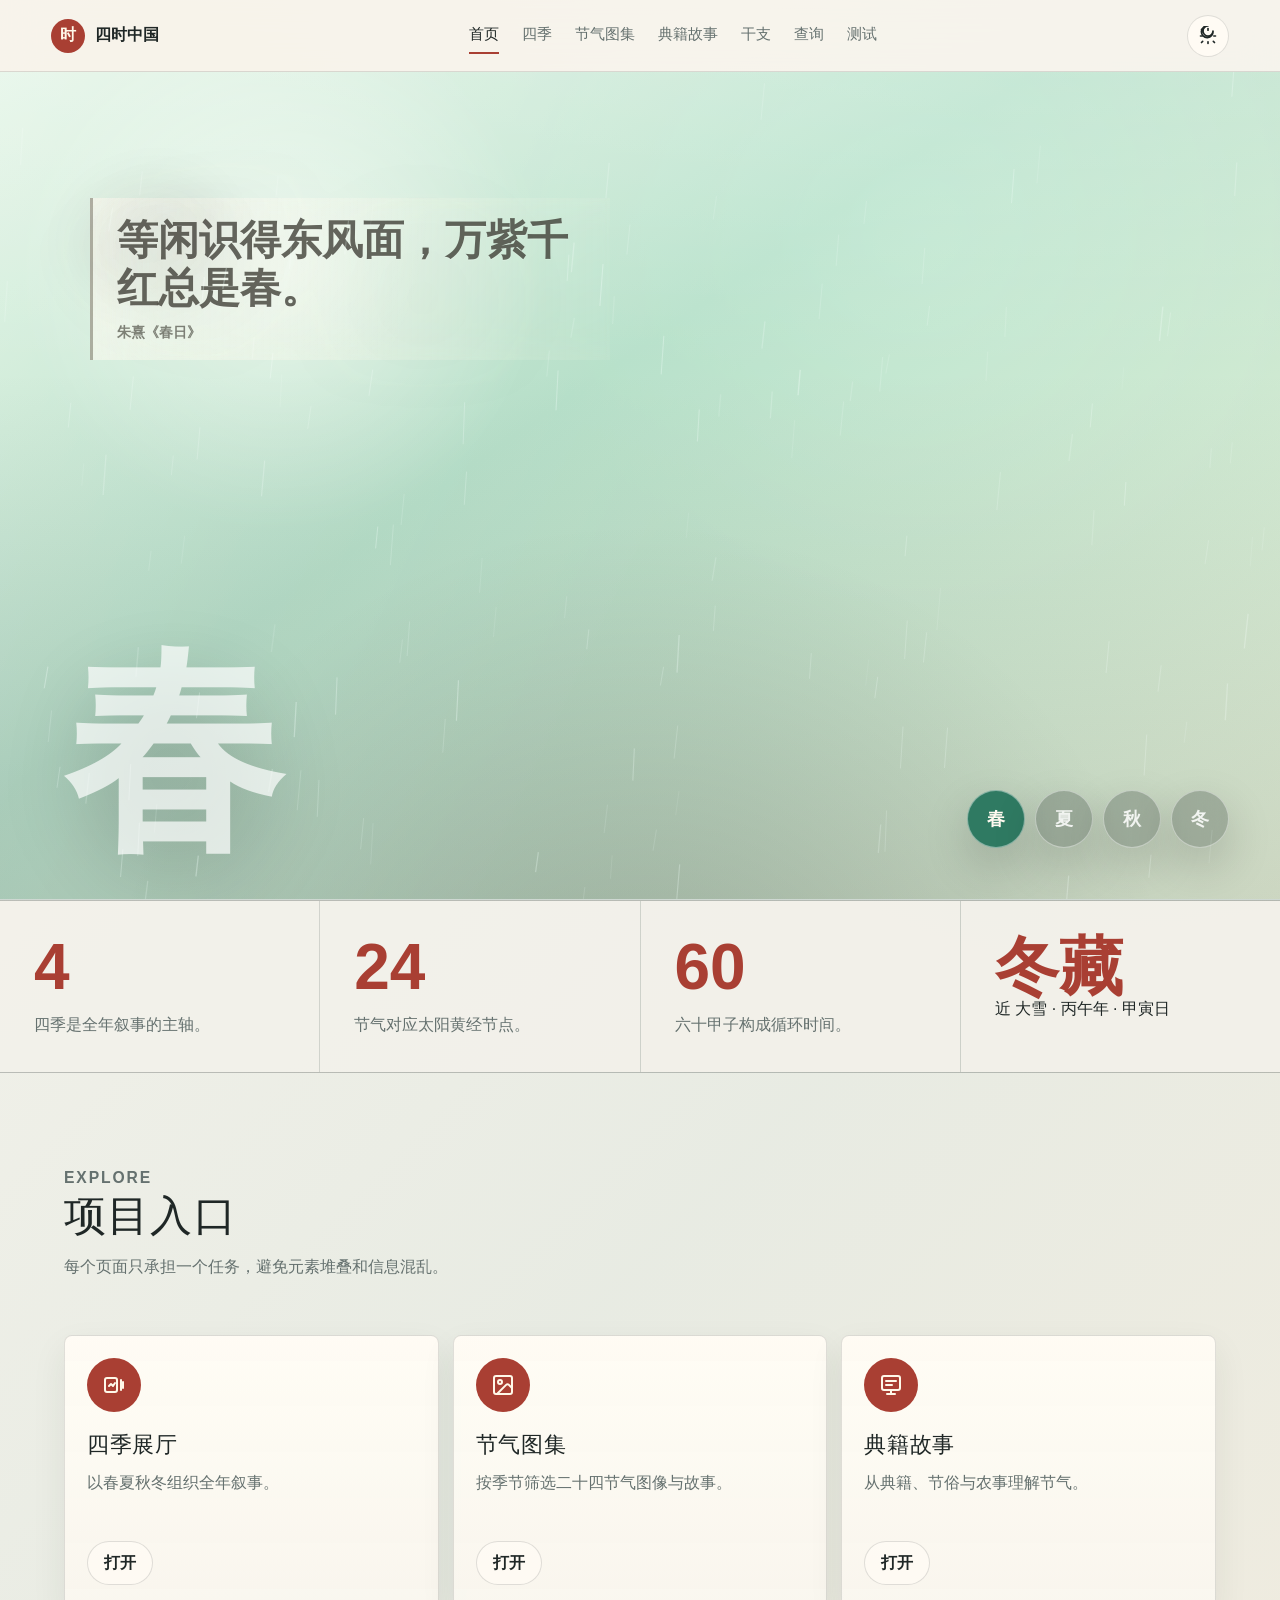
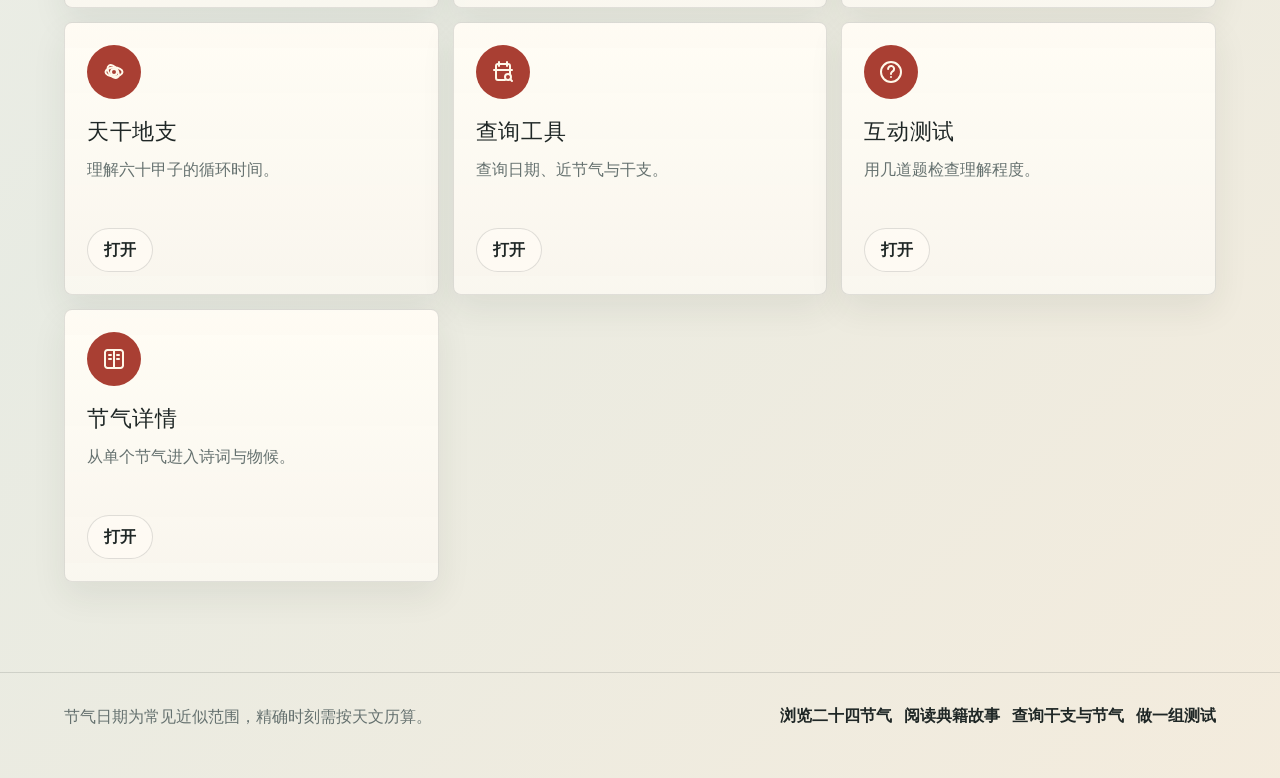
==== index.html @ c63ee6af "Add files via upload" ====
<!DOCTYPE html>
<html lang="zh-CN">
<head>
  <meta charset="UTF-8">
  <meta name="viewport" content="width=device-width, initial-scale=1.0">
  <title>四时中国 | 首页</title>
  <link rel="stylesheet" href="./css/common.css">
  <link rel="stylesheet" href="./css/index.css">
  <link rel="stylesheet" href="./css/unified.css">
</head>
<body data-page="home">
  <div id="appHeader"></div>
  <main>
    <section class="page-hero portal-hero">
      <div class="season-backdrop" id="seasonBoard" aria-label="四季背景分区"></div>
      <canvas id="season-particles" class="season-particles" aria-hidden="true"></canvas>
    </section>
    <section class="portal-stats">
      <article><strong>4</strong><p>四季是全年叙事的主轴。</p></article>
      <article><strong>24</strong><p>节气对应太阳黄经节点。</p></article>
      <article><strong>60</strong><p>六十甲子构成循环时间。</p></article>
      <article id="todayCard"><strong>今日</strong><p>自动显示今日近节气与干支。</p></article>
    </section>
    <section class="content-section">
      <div class="section-heading">
        <p class="eyebrow">Explore</p>
        <h2>项目入口</h2>
        <p>每个页面只承担一个任务，避免元素堆叠和信息混乱。</p>
      </div>
      <div class="grid-4" id="seasonPreview"></div>
    </section>
  </main>
  <div id="appFooter"></div>
  <script src="./js/data.js"></script>
  <script src="./js/common.js"></script>
  <script>window.SeasonApp.renderHome();</script>
</body>
</html>
---- css/common.css ----
:root {
  color-scheme: light;
  --ink: #1f2726;
  --muted: #65716f;
  --paper: #f8f5ee;
  --panel: rgba(255, 252, 245, 0.88);
  --line: rgba(35, 45, 43, 0.14);
  --red: #a93f33;
  --gold: #c58d32;
  --green: #2f7a62;
  --blue: #2f6690;
  --shadow: 0 18px 44px rgba(37, 45, 42, 0.13);
  --radius: 8px;
}

:root.dark {
  color-scheme: dark;
  --ink: #eef4f2;
  --muted: #aab8b4;
  --paper: #141817;
  --panel: rgba(25, 31, 30, 0.9);
  --line: rgba(241, 244, 239, 0.16);
  --shadow: 0 18px 48px rgba(0, 0, 0, 0.34);
}

* { box-sizing: border-box; }

html { scroll-behavior: smooth; }

body {
  margin: 0;
  padding-top: var(--header-height, 72px);
  min-width: 320px;
  font-family: "Segoe UI", "PingFang SC", "Microsoft YaHei", sans-serif;
  color: var(--ink);
  background:
    radial-gradient(circle at 15% 4%, rgba(197, 141, 50, 0.12), transparent 28%),
    linear-gradient(135deg, var(--paper), #edf5f3 54%, #f7f1e4);
}

:root.dark body {
  background:
    radial-gradient(circle at 14% 8%, rgba(169, 63, 51, 0.18), transparent 30%),
    linear-gradient(135deg, #111514, #182421 56%, #241f18);
}

a { color: inherit; text-decoration: none; }
img { display: block; width: 100%; height: auto; }
button, input, select { font: inherit; }

.site-header {
  position: fixed;
  top: 0;
  left: 0;
  right: 0;
  z-index: 20;
  display: flex;
  align-items: center;
  justify-content: space-between;
  gap: 18px;
  min-height: 72px;
  padding: 0 clamp(16px, 4vw, 56px);
  border-bottom: 1px solid var(--line);
  background: color-mix(in srgb, var(--paper) 84%, transparent);
  backdrop-filter: blur(18px);
  transition: top 0.4s ease, left 0.4s ease, right 0.4s ease, border-radius 0.4s ease, box-shadow 0.35s ease, background 0.35s ease, transform 0.4s ease;
}

.site-header.is-scrolled {
  top: 0;
  left: clamp(12px, 3vw, 34px);
  right: clamp(12px, 3vw, 34px);
  transform: translateY(12px);
  border: 1px solid var(--line);
  border-radius: 999px;
  background: color-mix(in srgb, var(--panel) 82%, transparent);
  box-shadow: var(--shadow);
}

.brand,
.site-nav,
.site-footer div,
.quick-links,
.chip-row {
  display: flex;
  align-items: center;
}

.brand { gap: 10px; font-weight: 900; }

.brand span {
  display: grid;
  place-items: center;
  width: 34px;
  height: 34px;
  border-radius: 50%;
  color: #fff8e9;
  background: var(--red);
}

.site-nav {
  gap: clamp(8px, 1.8vw, 24px);
  color: var(--muted);
  font-size: 0.94rem;
}

.site-nav a {
  padding: 8px 0;
  border-bottom: 2px solid transparent;
}

.site-nav a:hover,
.site-nav a.active {
  color: var(--ink);
  border-color: var(--red);
}

.icon-button {
  display: inline-grid;
  place-items: center;
  flex: 0 0 auto;
  width: 42px;
  height: 42px;
  border: 1px solid var(--line);
  border-radius: 50%;
  color: var(--ink);
  background: var(--panel);
  cursor: pointer;
  transition: transform 0.25s ease, background 0.25s ease;
}

.icon-button:hover { transform: scale(1.06); }
.icon-button svg { width: 20px; height: 20px; }

:root.theme-ripple::before {
  position: fixed;
  content: "";
  z-index: 999;
  left: var(--theme-x, 50%);
  top: var(--theme-y, 50%);
  width: 24px;
  height: 24px;
  border-radius: 50%;
  background: color-mix(in srgb, var(--ink) 18%, transparent);
  pointer-events: none;
  transform: translate(-50%, -50%) scale(1);
  animation: themePulse 0.62s ease-out forwards;
}

@keyframes themePulse {
  to {
    opacity: 0;
    transform: translate(-50%, -50%) scale(90);
  }
}

.page-hero,
.content-section {
  padding: clamp(52px, 8vw, 104px) clamp(18px, 5vw, 72px);
}

.page-hero {
  position: relative;
  overflow: hidden;
  min-height: 58vh;
  display: grid;
  align-items: center;
  background:
    linear-gradient(90deg, color-mix(in srgb, var(--paper) 94%, transparent) 0 45%, transparent),
    var(--hero-image, none) center / cover,
    linear-gradient(135deg, #f3ead7, #dfeeea);
}

:root.dark .page-hero {
  background:
    linear-gradient(90deg, color-mix(in srgb, var(--paper) 96%, transparent) 0 48%, transparent),
    var(--hero-image, none) center / cover,
    linear-gradient(135deg, #17201d, #242017);
}

.hero-copy { max-width: 760px; position: relative; z-index: 1; }

.eyebrow {
  margin: 0 0 12px;
  color: var(--red);
  font-size: 0.78rem;
  font-weight: 900;
  letter-spacing: 0.12em;
  text-transform: uppercase;
}

h1, h2, h3, p { overflow-wrap: anywhere; }

h1 {
  margin: 0;
  max-width: 10em;
  font-size: clamp(2.6rem, 7vw, 6.2rem);
  line-height: 1;
  letter-spacing: 0;
}

.lead {
  max-width: 720px;
  margin: 22px 0 0;
  color: var(--muted);
  font-size: clamp(1rem, 1.6vw, 1.18rem);
  line-height: 1.9;
}

.section-heading {
  max-width: 880px;
  margin-bottom: clamp(26px, 5vw, 52px);
}

.section-heading h2 {
  margin: 0 0 12px;
  font-size: clamp(2rem, 4vw, 4.2rem);
  line-height: 1.08;
}

.section-heading p {
  margin: 0;
  color: var(--muted);
  line-height: 1.85;
}

.grid-4 {
  display: grid;
  grid-template-columns: repeat(4, minmax(0, 1fr));
  gap: 14px;
}

.grid-3 {
  display: grid;
  grid-template-columns: repeat(3, minmax(0, 1fr));
  gap: 16px;
}

.grid-2 {
  display: grid;
  grid-template-columns: repeat(2, minmax(0, 1fr));
  gap: 18px;
}

.card {
  border: 1px solid var(--line);
  border-radius: var(--radius);
  background: var(--panel);
  box-shadow: var(--shadow);
  overflow: hidden;
}

.card-body { padding: 22px; }

.card h3 { margin: 0 0 10px; font-size: 1.35rem; }
.card p { margin: 0; color: var(--muted); line-height: 1.75; }

.button,
.ghost-button {
  display: inline-flex;
  align-items: center;
  justify-content: center;
  gap: 8px;
  min-height: 44px;
  padding: 0 16px;
  border-radius: 999px;
  font-weight: 850;
}

.button {
  color: #fff8e9;
  background: var(--red);
}

.ghost-button {
  border: 1px solid var(--line);
  background: var(--panel);
}

.quick-links,
.chip-row {
  flex-wrap: wrap;
  gap: 10px;
  margin-top: 28px;
}

.chip {
  display: inline-flex;
  align-items: center;
  gap: 8px;
  padding: 8px 12px;
  border: 1px solid var(--line);
  border-radius: 999px;
  color: var(--muted);
  background: color-mix(in srgb, var(--panel) 84%, transparent);
}

.site-footer {
  display: flex;
  justify-content: space-between;
  gap: 20px;
  padding: 30px clamp(18px, 5vw, 72px) 48px;
  border-top: 1px solid var(--line);
  color: var(--muted);
}

.site-footer p { max-width: 720px; margin: 0; line-height: 1.7; }
.site-footer div { flex-wrap: wrap; gap: 12px; }
.site-footer a { color: var(--ink); font-weight: 800; }

.story-accordion {
  display: grid;
  gap: 12px;
  max-width: 980px;
}

.story-item {
  border: 1px solid var(--line);
  border-radius: var(--radius);
  background: var(--panel);
  box-shadow: var(--shadow);
  overflow: hidden;
}

.story-item button {
  display: grid;
  grid-template-columns: auto 1fr auto;
  align-items: center;
  gap: 14px;
  width: 100%;
  padding: 18px 20px;
  border: 0;
  color: var(--ink);
  background: transparent;
  cursor: pointer;
  text-align: left;
}

.story-item button span {
  padding: 6px 10px;
  border-radius: 999px;
  color: #fff8e9;
  background: var(--red);
  font-size: 0.82rem;
  font-weight: 900;
}

.story-item button strong { font-size: 1.08rem; }
.story-item button svg { width: 18px; transition: transform 0.25s ease; }

.story-item p {
  max-height: 0;
  margin: 0;
  padding: 0 20px;
  color: var(--muted);
  line-height: 1.85;
  overflow: hidden;
  transition: max-height 0.3s ease, padding 0.3s ease;
}

.story-item.open p {
  max-height: 220px;
  padding: 0 20px 20px;
}

.story-item.open button svg { transform: rotate(180deg); }

@media (max-width: 1080px) {
  .grid-4 { grid-template-columns: repeat(2, minmax(0, 1fr)); }
  .grid-3 { grid-template-columns: repeat(2, minmax(0, 1fr)); }
}

@media (max-width: 780px) {
  .site-header,
  .site-header.is-scrolled {
    top: 0;
    left: 0;
    right: 0;
    transform: translateY(0);
    min-height: auto;
    padding: 12px 14px;
    align-items: flex-start;
    border-radius: 0;
  }
  .brand strong { display: none; }
  .site-nav { flex: 1; flex-wrap: wrap; gap: 8px 12px; font-size: 0.86rem; }
  .page-hero { min-height: 58vh; }
  h1 { font-size: clamp(2.35rem, 13vw, 4rem); }
  .grid-4, .grid-3, .grid-2 { grid-template-columns: 1fr; }
  .site-footer { display: block; }
  .site-footer div { margin-top: 18px; }
}

/* Refinements for offline rendering and denser content balance. */
.local-icon {
  display: inline-block;
  width: 1.1em;
  height: 1.1em;
  flex: 0 0 auto;
  vertical-align: -0.16em;
}

.icon-button .local-icon {
  width: 20px;
  height: 20px;
}

.icon-wrap .local-icon {
  width: 24px;
  height: 24px;
}

.card h3 .local-icon {
  margin-right: 8px;
}

.story-item button .local-icon {
  justify-self: end;
  width: 18px;
  height: 18px;
  transition: transform 0.25s ease;
}

.story-item.open button .local-icon {
  transform: rotate(180deg);
}

.story-item.open button svg:not(.local-icon) {
  transform: none;
}

.content-section {
  max-width: 1480px;
  margin-inline: auto;
}

.page-hero {
  min-height: clamp(360px, 48vh, 560px);
}

.page-hero + .content-section {
  padding-top: clamp(42px, 6vw, 76px);
}

.content-section:last-of-type {
  padding-bottom: clamp(58px, 7vw, 92px);
}

.card img[data-fallback-applied="true"],
.term-detail-layout img[data-fallback-applied="true"] {
  object-fit: cover;
  background: linear-gradient(135deg, #f7f1e2, #dfe8dd);
}

@media (min-width: 1081px) {
  .grid-4 {
    grid-template-columns: repeat(3, minmax(0, 1fr));
  }

  .grid-4:has(.term-card) {
    grid-template-columns: repeat(4, minmax(0, 1fr));
  }
}

@media (max-width: 780px) {
  .page-hero {
    min-height: clamp(320px, 48vh, 480px);
  }
}

body[data-page="calculator"] .page-hero,
body[data-page="quiz"] .page-hero,
body[data-page="ganzhi"] .page-hero {
  min-height: clamp(300px, 38vh, 430px);
  padding-block: clamp(38px, 6vw, 76px);
}

body[data-page="calculator"] .content-section,
body[data-page="quiz"] .content-section {
  padding-top: clamp(34px, 5vw, 60px);
}

body[data-page="quiz"] .quiz-box,
body[data-page="calculator"] .grid-2 {
  max-width: 1120px;
  margin-inline: auto;
}

body[data-page="quiz"] .question,
body[data-page="calculator"] .result-card,
body[data-page="calculator"] form.card {
  min-height: 100%;
}

body[data-page="terms"] #termDetail.content-section {
  padding-top: clamp(42px, 6vw, 76px);
}

body[data-page="stories"] .section-heading h2,
body[data-page="ganzhi"] .section-heading h2,
body[data-page="calculator"] .section-heading h2,
body[data-page="quiz"] .section-heading h2 {
  font-family: "STKaiti", "KaiTi", "Songti SC", serif;
  font-weight: 500;
  letter-spacing: 0.03em;
}

body[data-page="ganzhi"] .card,
body[data-page="calculator"] .card,
body[data-page="quiz"] .card {
  box-shadow: 0 12px 36px rgba(37, 45, 42, 0.09);
}

body[data-page="ganzhi"] .page-hero,
body[data-page="calculator"] .page-hero,
body[data-page="quiz"] .page-hero {
  border-bottom: 1px solid var(--line);
}
---- css/index.css ----
.portal-hero {
  position: relative;
  height: calc(100vh - var(--header-height, 72px));
  min-height: 720px;
  isolation: isolate;
  overflow: hidden;
  padding: 0;
  background:
    radial-gradient(circle at 20% 25%, rgba(105, 190, 120, 0.26), transparent 28%),
    radial-gradient(circle at 75% 20%, rgba(90, 170, 255, 0.24), transparent 30%),
    radial-gradient(circle at 25% 78%, rgba(230, 145, 60, 0.24), transparent 30%),
    radial-gradient(circle at 80% 75%, rgba(180, 220, 255, 0.26), transparent 32%),
    linear-gradient(135deg, #eef8f1 0%, #e8f4ff 34%, #fff4e2 66%, #edf6ff 100%);
}

:root.dark .portal-hero {
  background:
    radial-gradient(circle at 20% 25%, rgba(80, 142, 102, 0.26), transparent 28%),
    radial-gradient(circle at 75% 20%, rgba(57, 117, 174, 0.26), transparent 30%),
    radial-gradient(circle at 25% 78%, rgba(160, 88, 45, 0.24), transparent 30%),
    radial-gradient(circle at 80% 75%, rgba(109, 151, 184, 0.26), transparent 32%),
    linear-gradient(135deg, #101a17 0%, #111d28 36%, #241b14 68%, #141c24 100%);
}

.season-backdrop,
.season-particles {
  position: absolute;
  inset: 0;
}

.season-backdrop {
  z-index: 0;
  display: grid;
  grid-template-columns: repeat(4, minmax(0, 1fr));
  pointer-events: none;
}

.season-particles {
  z-index: 1;
  width: 100%;
  height: 100%;
  pointer-events: none;
}

.season-panel {
  position: relative;
  display: block;
  min-width: 0;
  padding: clamp(22px, 3vw, 44px);
  border: 0;
  border-right: 1px solid rgba(255, 255, 255, 0.22);
  color: #16352d;
  overflow: hidden;
  text-align: left;
  background: transparent;
  isolation: isolate;
}

.season-panel:last-child {
  border-right: 0;
}

.season-panel::before,
.season-panel::after {
  position: absolute;
  content: "";
  pointer-events: none;
}

.season-panel::before {
  inset: 0;
  z-index: -2;
  background: var(--season-bg);
  transition: filter 0.3s ease, transform 0.4s ease;
}

.season-panel::after {
  inset: 0;
  z-index: -1;
  background:
    linear-gradient(180deg, rgba(255, 255, 255, 0.34), rgba(255, 255, 255, 0.04) 38%, rgba(0, 0, 0, 0.12)),
    var(--season-atmosphere);
  backdrop-filter: blur(2px);
  transition: opacity 0.3s ease;
}

.season-panel:hover::before,
.season-panel.active::before {
  filter: saturate(1.12) brightness(1.05);
  transform: scale(1.018);
}

.season-panel:hover::after,
.season-panel.active::after {
  opacity: 0.72;
}

.season-panel[data-season="春"] {
  --season-bg:
    radial-gradient(circle at 28% 20%, rgba(220, 255, 224, 0.82), transparent 24%),
    linear-gradient(165deg, #a7e0b1 0%, #dff6e6 46%, #b8d9cd 100%);
  --season-atmosphere:
    linear-gradient(120deg, rgba(255, 255, 255, 0.28), transparent 42%),
    radial-gradient(circle at 76% 18%, rgba(124, 193, 139, 0.34), transparent 32%);
}

.season-panel[data-season="夏"] {
  --season-bg:
    radial-gradient(circle at 82% 14%, rgba(255, 232, 128, 0.88), transparent 18%),
    linear-gradient(160deg, #77c4ff 0%, #dff3ff 48%, #fff0a8 100%);
  --season-atmosphere:
    linear-gradient(125deg, rgba(255, 243, 176, 0.42), transparent 38%),
    radial-gradient(circle at 64% 36%, rgba(255, 255, 255, 0.38), transparent 28%);
}

.season-panel[data-season="秋"] {
  --season-bg:
    radial-gradient(circle at 70% 18%, rgba(255, 209, 126, 0.72), transparent 24%),
    linear-gradient(160deg, #e78f40 0%, #ffd27e 45%, #b94f37 100%);
  --season-atmosphere:
    linear-gradient(180deg, rgba(255, 235, 188, 0.34), transparent 50%),
    radial-gradient(circle at 24% 76%, rgba(137, 63, 37, 0.28), transparent 32%);
}

.season-panel[data-season="冬"] {
  --season-bg:
    radial-gradient(circle at 30% 18%, rgba(255, 255, 255, 0.82), transparent 24%),
    linear-gradient(160deg, #9cd2ff 0%, #edf8ff 48%, #b8c6ee 100%);
  --season-atmosphere:
    linear-gradient(120deg, rgba(245, 250, 255, 0.46), transparent 44%),
    radial-gradient(circle at 72% 70%, rgba(160, 185, 230, 0.26), transparent 36%);
}

.season-panel-content {
  position: absolute;
  left: clamp(22px, 3vw, 44px);
  right: clamp(22px, 3vw, 44px);
  bottom: clamp(24px, 4vw, 56px);
  display: grid;
  gap: 16px;
  pointer-events: none;
}

.season-word {
  display: block;
  color: rgba(255, 255, 255, 0.82);
  font-size: clamp(6rem, 12vw, 10rem);
  line-height: 0.82;
  font-weight: 950;
  text-shadow: 0 18px 44px rgba(0, 0, 0, 0.18);
}

.season-panel h3 {
  margin: 0;
  color: #15342c;
  font-size: 1.45rem;
}

.season-panel p {
  margin: 0;
  color: rgba(21, 52, 44, 0.78);
  line-height: 1.72;
}

.season-panel-meta {
  display: flex;
  align-items: center;
  justify-content: space-between;
  gap: 12px;
  width: fit-content;
  max-width: 100%;
  padding: 10px 14px;
  border: 1px solid rgba(255, 255, 255, 0.32);
  border-radius: 999px;
  color: rgba(21, 52, 44, 0.66);
  background: rgba(255, 255, 255, 0.16);
  backdrop-filter: blur(14px);
  font-weight: 900;
}

.season-panel-meta i {
  width: 22px;
  height: 22px;
  flex: 0 0 auto;
}

.portal-stats {
  display: grid;
  grid-template-columns: repeat(4, minmax(0, 1fr));
  border-block: 1px solid var(--line);
  background: var(--line);
  gap: 1px;
}

.portal-stats article {
  min-height: 160px;
  padding: clamp(20px, 3vw, 34px);
  background: color-mix(in srgb, var(--paper) 88%, transparent);
}

.portal-stats strong {
  display: block;
  color: var(--red);
  font-size: clamp(2.5rem, 5vw, 4.5rem);
  line-height: 1;
}

.portal-stats p {
  margin: 12px 0 0;
  color: var(--muted);
  line-height: 1.7;
}

.route-card {
  min-height: 270px;
  display: grid;
  align-content: space-between;
}

.route-card .icon-wrap {
  display: grid;
  place-items: center;
  width: 54px;
  height: 54px;
  border-radius: 50%;
  color: #fff8e9;
  background: var(--red);
  margin-bottom: 18px;
}

.route-card svg {
  width: 24px;
  height: 24px;
}

.story-accordion {
  margin-top: -12px;
}

@media (max-width: 1120px) {
  .portal-hero {
    height: auto;
    min-height: 100vh;
  }

  .season-backdrop {
    grid-template-columns: repeat(2, minmax(0, 1fr));
    min-height: 100%;
  }

  .season-panel {
    min-height: 50vh;
  }

}

@media (max-width: 900px) {
  .portal-stats {
    grid-template-columns: repeat(2, minmax(0, 1fr));
  }
}

@media (max-width: 620px) {
  .season-backdrop {
    grid-template-columns: 1fr;
  }

  .season-panel {
    min-height: 360px;
  }

  .portal-stats {
    grid-template-columns: 1fr;
  }
}

/* Full-screen seasonal stage used by the home page. */
.portal-hero {
  min-height: min(900px, calc(100vh - var(--header-height, 72px)));
  background: #eaf4ed;
}

.season-backdrop {
  display: block;
  pointer-events: auto;
}

.season-scene {
  position: absolute;
  inset: 0;
  opacity: 0;
  overflow: hidden;
  background: var(--scene-bg);
  transition: opacity 1.25s cubic-bezier(0.22, 1, 0.36, 1), transform 2.4s cubic-bezier(0.22, 1, 0.36, 1), filter 1.2s ease;
  transform: scale(1.035);
  pointer-events: none;
}

.season-scene.active {
  opacity: 1;
  transform: scale(1);
}

.season-scene::before,
.season-scene::after {
  position: absolute;
  content: "";
  inset: 0;
  pointer-events: none;
}

.season-scene::before {
  background: var(--scene-light);
  mix-blend-mode: screen;
  opacity: 0.72;
  animation: sceneDrift 12s ease-in-out infinite alternate;
}

.season-scene::after {
  background:
    linear-gradient(180deg, rgba(255, 255, 255, 0.2), transparent 36%, rgba(24, 34, 32, 0.14)),
    radial-gradient(circle at 50% 120%, rgba(0, 0, 0, 0.16), transparent 46%);
}

.season-scene[data-season="春"] {
  --scene-bg:
    linear-gradient(145deg, #dff3e2 0%, #b5dfc8 42%, #eaf4dc 100%);
  --scene-light:
    radial-gradient(circle at 22% 24%, rgba(255, 255, 226, 0.78), transparent 22%),
    radial-gradient(circle at 72% 20%, rgba(88, 176, 122, 0.42), transparent 34%),
    linear-gradient(115deg, rgba(255, 255, 255, 0.22), transparent 54%);
}

:root.dark .season-scene[data-season="春"] {
  --scene-bg:
    linear-gradient(145deg, #0f241e 0%, #16352e 46%, #081614 100%);
  --scene-light:
    radial-gradient(circle at 24% 20%, rgba(168, 218, 198, 0.18), transparent 24%),
    radial-gradient(circle at 76% 18%, rgba(88, 176, 122, 0.14), transparent 34%),
    linear-gradient(115deg, rgba(190, 230, 215, 0.08), transparent 54%);
}

.season-scene[data-season="夏"] {
  --scene-bg:
    linear-gradient(145deg, #6fbff0 0%, #c9ecff 45%, #fff0a2 100%);
  --scene-light:
    radial-gradient(circle at 78% 16%, rgba(255, 243, 156, 0.96), transparent 18%),
    radial-gradient(circle at 42% 52%, rgba(255, 255, 255, 0.36), transparent 34%),
    linear-gradient(130deg, rgba(255, 242, 148, 0.56), transparent 46%);
}

:root.dark .season-scene[data-season="夏"] {
  --scene-bg:
    linear-gradient(145deg, #071a32 0%, #102c52 46%, #263052 100%);
  --scene-light:
    radial-gradient(circle at 78% 16%, rgba(210, 226, 255, 0.32), transparent 18%),
    radial-gradient(circle at 42% 52%, rgba(135, 173, 235, 0.16), transparent 34%),
    linear-gradient(130deg, rgba(92, 130, 204, 0.18), transparent 46%);
}

.season-scene[data-season="秋"] {
  --scene-bg:
    linear-gradient(145deg, #f1b15b 0%, #d8663e 48%, #8f4136 100%);
  --scene-light:
    radial-gradient(circle at 70% 18%, rgba(255, 222, 142, 0.68), transparent 25%),
    radial-gradient(circle at 20% 78%, rgba(102, 43, 35, 0.24), transparent 34%),
    linear-gradient(180deg, rgba(255, 232, 178, 0.34), transparent 56%);
}

:root.dark .season-scene[data-season="秋"] {
  --scene-bg:
    linear-gradient(145deg, #25140f 0%, #3b1c17 48%, #120d0b 100%);
  --scene-light:
    radial-gradient(circle at 70% 18%, rgba(225, 148, 82, 0.24), transparent 25%),
    radial-gradient(circle at 20% 78%, rgba(90, 35, 28, 0.24), transparent 34%),
    linear-gradient(180deg, rgba(220, 160, 105, 0.12), transparent 56%);
}

.season-scene[data-season="冬"] {
  --scene-bg:
    linear-gradient(145deg, #e9f7ff 0%, #a8d8f8 43%, #bcc7e9 100%);
  --scene-light:
    radial-gradient(circle at 24% 20%, rgba(255, 255, 255, 0.86), transparent 24%),
    radial-gradient(circle at 78% 72%, rgba(120, 165, 220, 0.34), transparent 35%),
    linear-gradient(120deg, rgba(255, 255, 255, 0.42), transparent 50%);
}

:root.dark .season-scene[data-season="冬"] {
  --scene-bg:
    linear-gradient(145deg, #07111d 0%, #132842 44%, #0b1424 100%);
  --scene-light:
    radial-gradient(circle at 24% 20%, rgba(225, 238, 255, 0.22), transparent 24%),
    radial-gradient(circle at 78% 72%, rgba(120, 165, 220, 0.16), transparent 35%),
    linear-gradient(120deg, rgba(215, 232, 255, 0.14), transparent 50%);
}

.season-dock {
  position: absolute;
  right: clamp(18px, 4vw, 58px);
  bottom: clamp(18px, 4vw, 54px);
  z-index: 3;
  display: grid;
  grid-template-columns: repeat(4, 58px);
  gap: 10px;
}

.season-dock button {
  position: relative;
  display: grid;
  place-items: center;
  width: 58px;
  height: 58px;
  border: 1px solid rgba(255, 255, 255, 0.42);
  border-radius: 50%;
  color: rgba(255, 255, 255, 0.86);
  background: rgba(20, 30, 28, 0.24);
  box-shadow: 0 18px 46px rgba(0, 0, 0, 0.18);
  cursor: pointer;
  font-size: 1.15rem;
  font-weight: 950;
  backdrop-filter: blur(16px);
  transition: transform 0.25s ease, background 0.25s ease, color 0.25s ease;
}

.season-dock button:hover {
  transform: translateY(-3px);
}

.season-dock button.active {
  color: #fffaf0;
  background: var(--scene-accent, var(--red));
}

.season-wordmark {
  position: absolute;
  left: clamp(18px, 5vw, 74px);
  bottom: clamp(14px, 5vw, 66px);
  z-index: 2;
  color: rgba(255, 255, 255, 0.7);
  font-size: clamp(7rem, 17vw, 17rem);
  font-weight: 950;
  line-height: 0.76;
  text-shadow: 0 28px 80px rgba(0, 0, 0, 0.18);
  pointer-events: none;
  transition: opacity 0.8s ease, transform 1.2s ease;
}

.ink-poem {
  position: absolute;
  left: clamp(26px, 7vw, 110px);
  top: clamp(92px, 14vh, 150px);
  z-index: 3;
  display: grid;
  gap: 10px;
  max-width: min(520px, 48vw);
  padding: 18px 22px 18px 24px;
  border-left: 3px solid rgba(84, 47, 36, 0.34);
  color: rgba(45, 43, 35, 0.72);
  background:
    linear-gradient(90deg, rgba(255, 250, 235, 0.34), rgba(255, 250, 235, 0.04)),
    radial-gradient(circle at 0 0, rgba(255, 255, 255, 0.38), transparent 62%);
  box-shadow: inset 34px 0 42px rgba(255, 250, 235, 0.12);
  backdrop-filter: blur(3px);
  pointer-events: none;
  opacity: 0;
  transform: translateY(-16px);
  transition: opacity 0.9s ease, transform 1.1s ease;
}

.ink-poem::before {
  position: absolute;
  content: "";
  left: -18px;
  top: -20px;
  width: 150px;
  height: 120px;
  border-radius: 50%;
  background: rgba(38, 33, 27, 0.12);
  filter: blur(24px);
  opacity: 0.42;
  transform: rotate(-12deg);
  animation: inkBloom 5.6s ease-in-out infinite alternate;
}

.ink-poem span {
  position: relative;
  font-family: "STKaiti", "KaiTi", "Songti SC", serif;
  font-size: clamp(1.6rem, 3.2vw, 3rem);
  font-weight: 700;
  line-height: 1.18;
  letter-spacing: 0;
  text-shadow: 0 1px 0 rgba(255, 255, 255, 0.22);
}

.ink-poem small {
  position: relative;
  color: rgba(45, 43, 35, 0.58);
  font-size: clamp(0.86rem, 1.1vw, 1rem);
  font-weight: 800;
}

.season-scene[data-season="秋"] .ink-poem,
.season-scene[data-season="冬"] .ink-poem {
  color: rgba(255, 250, 235, 0.78);
  border-left-color: rgba(255, 250, 235, 0.34);
  background:
    linear-gradient(90deg, rgba(30, 24, 20, 0.16), rgba(30, 24, 20, 0.02)),
    radial-gradient(circle at 0 0, rgba(255, 255, 255, 0.16), transparent 62%);
}

.season-scene[data-season="秋"] .ink-poem small,
.season-scene[data-season="冬"] .ink-poem small {
  color: rgba(255, 250, 235, 0.64);
}

.season-scene.active .ink-poem {
  opacity: 1;
  transform: translateY(0);
}

.ink-poem.is-writing {
  animation: poemFadeIn 1.15s cubic-bezier(0.22, 1, 0.36, 1) both;
}

.ink-poem.is-writing span {
  animation: inkTextReveal 1.25s steps(12, end) both;
}

.ink-poem.is-writing small {
  animation: poemSourceIn 1.1s ease 0.28s both;
}

.ink-poem.is-writing::after {
  position: absolute;
  content: "";
  inset: -18px -24px;
  z-index: -1;
  border-radius: 48% 52% 42% 58%;
  background:
    radial-gradient(circle at 22% 34%, rgba(40, 34, 28, 0.14), transparent 28%),
    radial-gradient(circle at 62% 58%, rgba(40, 34, 28, 0.08), transparent 34%);
  filter: blur(14px);
  opacity: 0;
  animation: inkWashIn 1.5s ease both;
}

:root.dark .ink-poem {
  color: rgba(232, 238, 232, 0.78);
  border-left-color: rgba(230, 235, 220, 0.24);
  background:
    linear-gradient(90deg, rgba(8, 12, 14, 0.28), rgba(8, 12, 14, 0.04)),
    radial-gradient(circle at 0 0, rgba(210, 230, 220, 0.1), transparent 62%);
}

:root.dark .ink-poem small {
  color: rgba(232, 238, 232, 0.58);
}

.season-scene:not(.active) .season-wordmark {
  opacity: 0;
  transform: translateY(28px);
}

.season-scene:not(.active) .ink-poem {
  opacity: 0;
  transform: translateY(-18px);
}

.season-particles {
  z-index: 2;
  opacity: 0.96;
  mix-blend-mode: screen;
}

@keyframes sceneDrift {
  from { transform: translate3d(-1.5%, -1%, 0) scale(1.02); }
  to { transform: translate3d(1.5%, 1%, 0) scale(1.06); }
}

@keyframes poemFadeIn {
  from {
    opacity: 0;
    transform: translate3d(-10px, -18px, 0);
    filter: blur(8px);
  }
  to {
    opacity: 1;
    transform: translate3d(0, 0, 0);
    filter: blur(0);
  }
}

@keyframes inkTextReveal {
  from {
    clip-path: inset(0 100% 0 0);
    filter: blur(5px);
  }
  to {
    clip-path: inset(0 0 0 0);
    filter: blur(0);
  }
}

@keyframes poemSourceIn {
  from {
    opacity: 0;
    transform: translateX(-8px);
  }
  to {
    opacity: 1;
    transform: translateX(0);
  }
}

@keyframes inkWashIn {
  0% {
    opacity: 0;
    transform: scale(0.72) rotate(-4deg);
  }
  55% {
    opacity: 0.68;
  }
  100% {
    opacity: 0.24;
    transform: scale(1.06) rotate(2deg);
  }
}

@keyframes inkBloom {
  from {
    transform: rotate(-12deg) scale(0.94);
    opacity: 0.32;
  }
  to {
    transform: rotate(-8deg) scale(1.08);
    opacity: 0.55;
  }
}

@media (max-width: 620px) {
  .season-dock {
    left: 18px;
    right: 18px;
    grid-template-columns: repeat(4, minmax(0, 1fr));
  }

  .season-dock button {
    width: 100%;
    height: 52px;
  }

  .season-wordmark {
    bottom: 92px;
  }

  .ink-poem {
    top: 78px;
    left: 18px;
    right: 18px;
    max-width: none;
    padding: 14px 16px;
  }
}
---- css/unified.css ----
:root {
  --font-body: "Segoe UI", "PingFang SC", "Microsoft YaHei", sans-serif;
  --font-display: "STKaiti", "KaiTi", "Songti SC", serif;
  --page-max: 1480px;
  --read-max: 820px;
  --section-y: clamp(56px, 7vw, 96px);
  --section-x: clamp(18px, 5vw, 72px);
  --surface: color-mix(in srgb, var(--panel) 90%, transparent);
  --surface-soft: color-mix(in srgb, var(--paper) 78%, transparent);
  --panel-gradient:
    linear-gradient(180deg, color-mix(in srgb, var(--panel) 96%, transparent), color-mix(in srgb, var(--paper) 82%, transparent));
  --soft-shadow: 0 14px 34px rgba(37, 45, 42, 0.08);
  --lift-shadow: 0 22px 54px rgba(37, 45, 42, 0.12);
}

:root.dark {
  --surface: color-mix(in srgb, var(--panel) 92%, transparent);
  --surface-soft: color-mix(in srgb, var(--paper) 72%, transparent);
  --soft-shadow: 0 18px 44px rgba(0, 0, 0, 0.26);
  --lift-shadow: 0 24px 62px rgba(0, 0, 0, 0.34);
}

body {
  padding-top: var(--header-height, 72px);
  font-family: var(--font-body);
  opacity: 0;
  background:
    radial-gradient(circle at 12% 6%, color-mix(in srgb, var(--gold) 12%, transparent), transparent 28%),
    radial-gradient(circle at 88% 18%, color-mix(in srgb, var(--green) 8%, transparent), transparent 28%),
    linear-gradient(135deg, var(--paper), color-mix(in srgb, var(--green) 8%, var(--paper)) 52%, color-mix(in srgb, var(--gold) 9%, var(--paper)));
  transition: opacity 0.18s ease, filter 0.18s ease;
}

.site-header {
  position: fixed;
  opacity: 0;
  top: 0;
  left: 0;
  right: 0;
  flex-shrink: 0;
  transform: translateY(0);
  transition:
    left 0.4s ease,
    right 0.4s ease,
    border-color 0.35s ease,
    border-radius 0.4s ease,
    box-shadow 0.35s ease,
    background 0.35s ease,
    opacity 0.28s ease,
    transform 0.4s ease,
    filter 0.18s ease;
}

:root.nav-mounted .site-header {
  opacity: 1;
  top: 0;
  left: 0;
  right: 0;
  transform: translateY(0);
  filter: blur(0);
}

:root.nav-entering .site-header {
  animation: navDropIn 0.54s cubic-bezier(0.16, 1, 0.3, 1) both;
}

:root.nav-mounted body {
  opacity: 1;
  filter: none;
}

.site-header.is-scrolled,
:root.nav-mounted .site-header.is-scrolled {
  top: 0;
  left: clamp(12px, 3vw, 34px);
  right: clamp(12px, 3vw, 34px);
  transform: translateY(12px);
  border: 1px solid var(--line);
  border-radius: 999px;
  background: color-mix(in srgb, var(--panel) 86%, transparent);
  box-shadow: var(--shadow);
}

:root.page-leaving body {
  opacity: 0;
  filter: blur(4px);
}

:root.page-leaving .site-header {
  opacity: 0;
  filter: blur(4px);
  top: 0;
  left: 0;
  right: 0;
  transform: translateY(-18px);
}

@keyframes navDropIn {
  from {
    opacity: 0;
    transform: translateY(-18px);
    filter: blur(4px);
  }
  to {
    opacity: 1;
    transform: translateY(0);
    filter: blur(0);
  }
}

:root.dark body {
  background:
    radial-gradient(circle at 12% 8%, color-mix(in srgb, var(--red) 18%, transparent), transparent 28%),
    radial-gradient(circle at 84% 18%, color-mix(in srgb, var(--blue) 14%, transparent), transparent 30%),
    linear-gradient(135deg, #111514, #18211f 56%, #221d17);
}

body[data-page="seasons"],
body[data-page="terms"],
body[data-page="stories"],
body[data-page="ganzhi"],
body[data-page="calculator"],
body[data-page="quiz"] {
  background:
    radial-gradient(circle at 12% 6%, color-mix(in srgb, var(--gold) 12%, transparent), transparent 28%),
    radial-gradient(circle at 88% 18%, color-mix(in srgb, var(--green) 8%, transparent), transparent 28%),
    linear-gradient(135deg, var(--paper), color-mix(in srgb, var(--green) 8%, var(--paper)) 52%, color-mix(in srgb, var(--gold) 9%, var(--paper)));
}

:root.dark body[data-page="seasons"],
:root.dark body[data-page="terms"],
:root.dark body[data-page="stories"],
:root.dark body[data-page="ganzhi"],
:root.dark body[data-page="calculator"],
:root.dark body[data-page="quiz"] {
  background:
    radial-gradient(circle at 12% 8%, color-mix(in srgb, var(--red) 18%, transparent), transparent 28%),
    radial-gradient(circle at 84% 18%, color-mix(in srgb, var(--blue) 14%, transparent), transparent 30%),
    linear-gradient(135deg, #111514, #18211f 56%, #221d17);
}

.content-section {
  width: 100%;
  max-width: var(--page-max);
  padding: var(--section-y) var(--section-x);
  border-bottom: 1px solid color-mix(in srgb, var(--line) 86%, transparent);
}

.content-section:last-of-type {
  border-bottom: 0;
}

.section-heading {
  max-width: var(--read-max);
  margin-bottom: clamp(28px, 5vw, 54px);
}

.section-heading h2 {
  font-family: var(--font-display);
  font-size: clamp(2rem, 3.25vw, 3.35rem);
  font-weight: 500;
  line-height: 1.16;
  letter-spacing: 0.03em;
}

.section-heading p {
  font-size: 0.98rem;
  line-height: 1.86;
}

.page-hero {
  min-height: clamp(380px, 52vh, 600px);
  padding: clamp(54px, 8vw, 104px) var(--section-x);
  border-bottom: 1px solid var(--line);
}

body:not([data-page="home"]) .page-hero .hero-copy {
  max-width: 820px;
}

body:not([data-page="home"]) .page-hero h1 {
  max-width: none;
  font-family: var(--font-display);
  font-size: clamp(3rem, 6.2vw, 5.8rem);
  font-weight: 500;
  line-height: 1.02;
  letter-spacing: 0.06em;
}

body:not([data-page="home"]) .page-hero .lead {
  max-width: 760px;
  font-size: clamp(1rem, 1.35vw, 1.12rem);
}

body[data-page="stories"] .stories-hero,
body[data-page="ganzhi"] .ganzhi-hero {
  min-height: clamp(430px, 56vh, 620px);
  place-items: center;
}

body[data-page="stories"] .story-hero-copy,
body[data-page="ganzhi"] .ganzhi-hero-copy {
  max-width: 860px;
  text-align: center;
}

body[data-page="stories"] .story-hero-copy h1,
body[data-page="ganzhi"] .ganzhi-hero-copy h1 {
  font-size: clamp(3.1rem, 6.7vw, 6.2rem);
  font-weight: 500;
  letter-spacing: 0.1em;
}

body[data-page="calculator"] .page-hero,
body[data-page="quiz"] .page-hero {
  min-height: clamp(360px, 46vh, 540px);
  background:
    linear-gradient(90deg, color-mix(in srgb, var(--paper) 94%, transparent) 0 52%, transparent),
    radial-gradient(circle at 78% 24%, color-mix(in srgb, var(--red) 10%, transparent), transparent 30%),
    linear-gradient(135deg, color-mix(in srgb, var(--green) 10%, var(--paper)), color-mix(in srgb, var(--gold) 9%, var(--paper)));
}

body[data-page="seasons"] .page-hero,
body[data-page="terms"] .page-hero {
  min-height: clamp(380px, 48vh, 560px);
}

:root.dark body[data-page="calculator"] .page-hero,
:root.dark body[data-page="quiz"] .page-hero {
  background:
    linear-gradient(90deg, color-mix(in srgb, var(--paper) 96%, transparent) 0 52%, transparent),
    radial-gradient(circle at 78% 24%, color-mix(in srgb, var(--red) 16%, transparent), transparent 30%),
    linear-gradient(135deg, #15201d, #211d17);
}

.card,
.story-item,
.line-display-panel,
.reader-content,
.timeline-focus,
.glossary-card,
.game-menu-intro,
.game-card,
.reward-card,
.calendar-summary,
.query-card,
.time-card,
.soft-card,
body[data-page="ganzhi"] .flow-card,
body[data-page="ganzhi"] .calculator-card,
body[data-page="ganzhi"] .ganzhi-grid-box,
body[data-page="ganzhi"] .cycle-panel,
body[data-page="ganzhi"] .season-branch-card,
body[data-page="ganzhi"] .record-item {
  border: 1px solid var(--line);
  border-radius: var(--radius);
  background: var(--panel-gradient), var(--surface);
  box-shadow: var(--soft-shadow);
}

.card,
.story-item,
.glossary-card,
.game-menu button,
.flow-card,
.cell-jiazi,
.term-flow a,
.answers button,
.game-pill {
  transition: transform 0.25s ease, border-color 0.25s ease, background 0.25s ease, box-shadow 0.25s ease, color 0.25s ease;
}

.card:hover,
.story-item:hover,
.glossary-card:hover,
body[data-page="ganzhi"] .flow-card:hover {
  transform: translateY(-3px);
  box-shadow: var(--lift-shadow);
}

.button,
.ghost-button,
.pill-btn,
.control-btn,
.terms-toolbar button,
.glossary-filters button,
.story-subnav a,
.story-subnav button,
.calendar-summary-flow span,
.calendar-tags span,
.chip {
  border-radius: 999px;
}

.ghost-button,
.terms-toolbar button,
.glossary-filters button,
body[data-page="ganzhi"] .pill-btn,
body[data-page="ganzhi"] .control-btn {
  background: color-mix(in srgb, var(--panel) 86%, transparent);
}

.button,
.terms-toolbar button.active,
.glossary-filters button.active,
.line-tabs button.active,
.game-route button.active,
.game-menu button.active,
body[data-page="ganzhi"] .cell-jiazi.highlight {
  color: #fff8e9;
  border-color: var(--red);
  background: var(--red);
}

.line-tabs button:not(.active),
.game-menu button:not(.active),
.game-route button:not(.active),
.answers button,
.game-pill,
body[data-page="ganzhi"] .cell-jiazi {
  border-color: var(--line);
  background: color-mix(in srgb, var(--panel) 88%, transparent);
  box-shadow: none;
}

.reader-quote,
.poem-card blockquote,
.reward-card blockquote,
.detail-panel blockquote {
  font-family: var(--font-display);
  border-left-color: var(--red);
}

body[data-page="quiz"] .game-stage-meta h2,
body[data-page="quiz"] .game-card h2,
body[data-page="calculator"] .query-card h2,
body[data-page="calculator"] .calendar-summary h2,
body[data-page="calculator"] .time-card h2,
body[data-page="seasons"] .card h3,
body[data-page="terms"] .card h3,
body[data-page="home"] .card h3 {
  font-family: var(--font-display);
  font-weight: 500;
  letter-spacing: 0.03em;
}

body[data-page="stories"] .line-tabs button:not(.active),
body[data-page="stories"] .reader-content,
body[data-page="stories"] .timeline-focus,
body[data-page="stories"] .glossary-card,
body[data-page="quiz"] .game-menu button,
body[data-page="quiz"] .game-route,
body[data-page="quiz"] .game-card,
body[data-page="calculator"] .calendar-summary,
body[data-page="calculator"] .query-card,
body[data-page="calculator"] .calendar-result .card {
  background: var(--panel-gradient), var(--surface);
}

body[data-page="stories"] .line-tabs button.active,
body[data-page="stories"] .line-tabs button.active strong,
body[data-page="stories"] .line-tabs button.active .local-icon {
  color: #fff8e9;
}

body[data-page="stories"] .line-tabs button.active {
  border-color: var(--red);
  background: var(--red);
}

body[data-page="stories"] .line-tabs button.active > span {
  color: rgba(255, 248, 233, 0.72);
}

body[data-page="seasons"] .season-card,
body[data-page="terms"] .term-card,
body[data-page="home"] .route-card {
  min-height: 100%;
}

body[data-page="seasons"] .season-card img,
body[data-page="seasons"] .scenic-card img,
body[data-page="terms"] .term-card img {
  height: clamp(190px, 18vw, 240px);
}

@media (max-width: 780px) {
  .site-header,
  .site-header.is-scrolled,
  :root.nav-mounted .site-header.is-scrolled {
    position: fixed;
    top: 0;
    left: 0;
    right: 0;
    width: auto;
    transform: translateY(0);
    border-radius: 0;
  }

  .content-section {
    padding-block: clamp(46px, 9vw, 68px);
  }

  body:not([data-page="home"]) .page-hero h1,
  body[data-page="stories"] .story-hero-copy h1,
  body[data-page="ganzhi"] .ganzhi-hero-copy h1 {
    font-size: clamp(2.45rem, 12vw, 4rem);
    letter-spacing: 0.05em;
  }

  .section-heading h2 {
    font-size: clamp(1.9rem, 8vw, 2.6rem);
  }

  .card:hover,
  .story-item:hover,
  .glossary-card:hover,
  body[data-page="ganzhi"] .flow-card:hover {
    transform: none;
  }
}
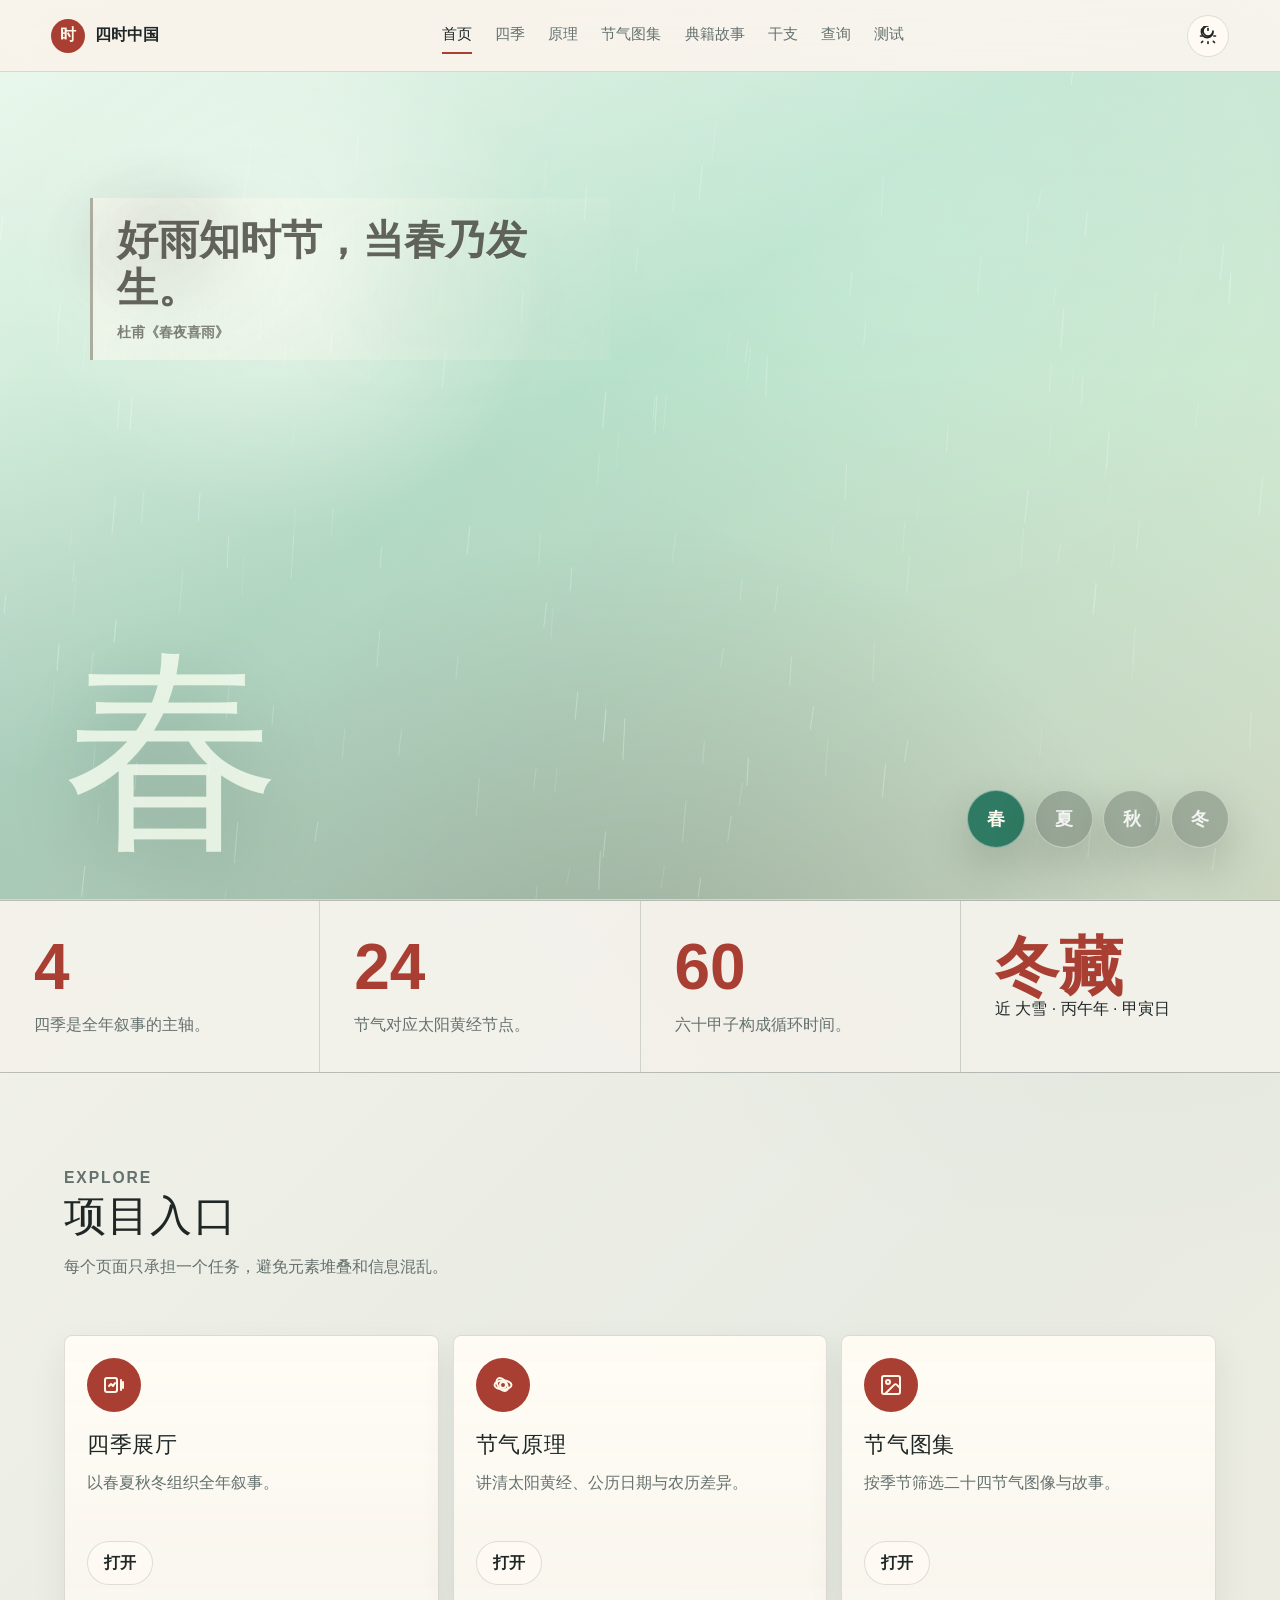
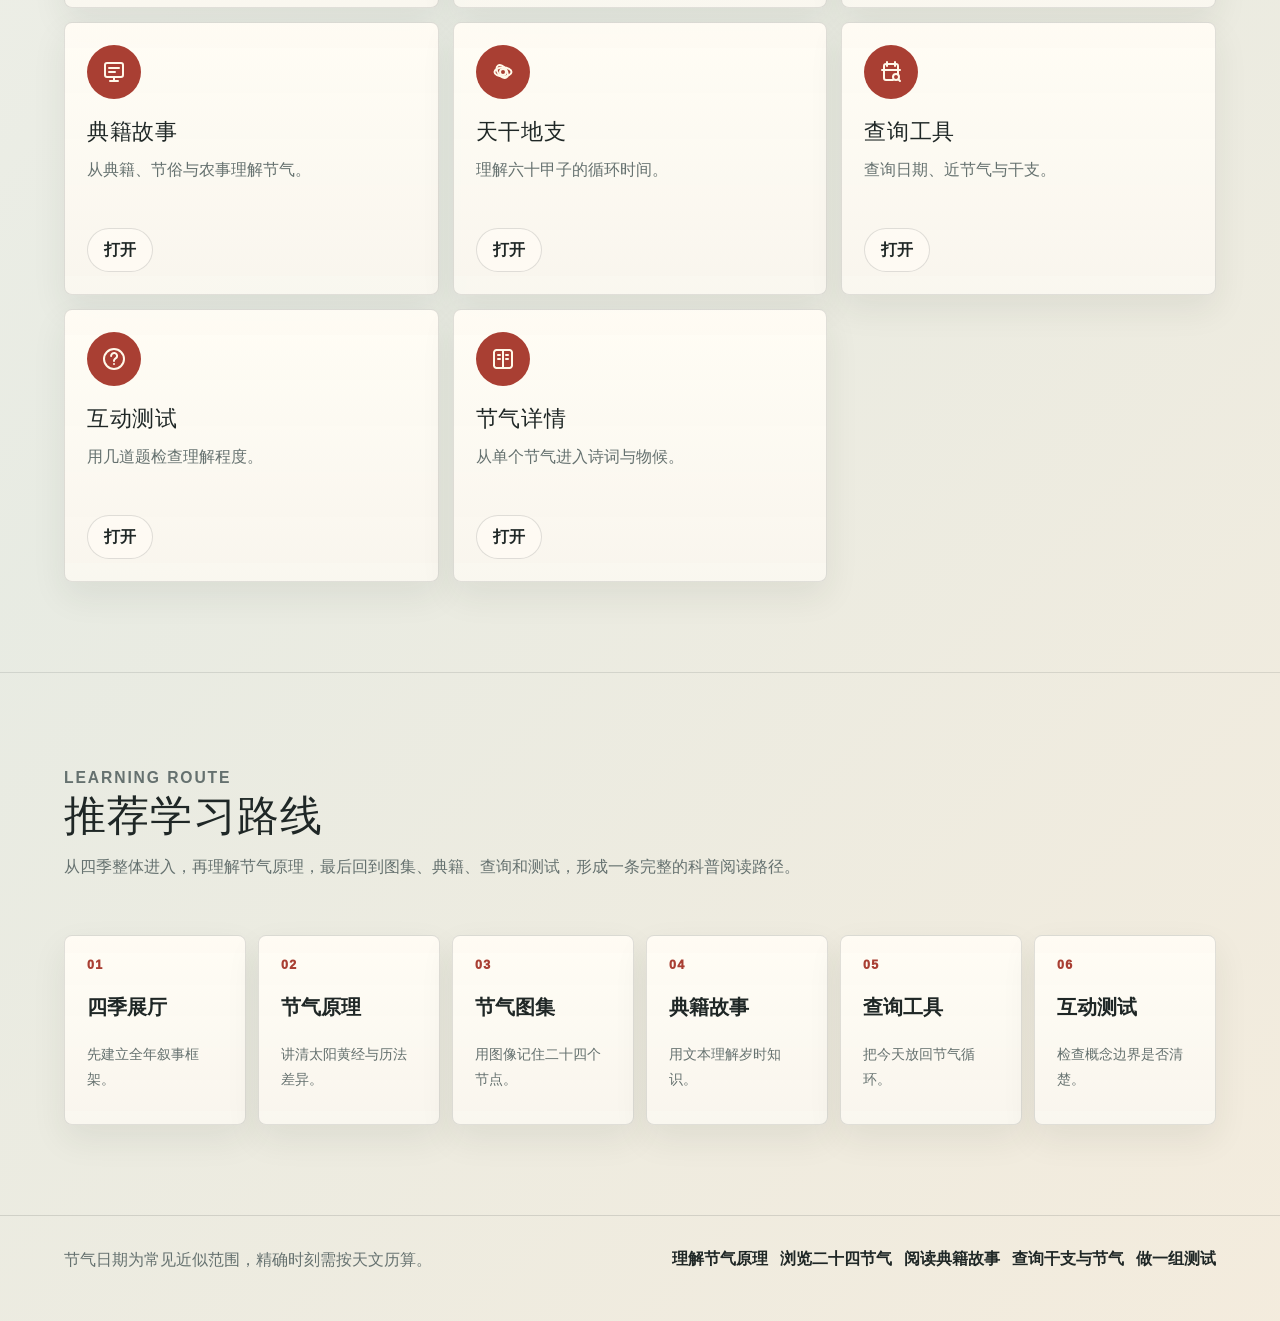
==== commit 143008ad: "Add files via upload" ====
--- a/index.html
+++ b/index.html
@@ -29,6 +29,21 @@
       </div>
       <div class="grid-4" id="seasonPreview"></div>
     </section>
+    <section class="content-section home-learning-section">
+      <div class="section-heading">
+        <p class="eyebrow">Learning Route</p>
+        <h2>推荐学习路线</h2>
+        <p>从四季整体进入，再理解节气原理，最后回到图集、典籍、查询和测试，形成一条完整的科普阅读路径。</p>
+      </div>
+      <ol class="home-learning-route">
+        <li><a href="seasons.html"><span>01</span><strong>四季展厅</strong><small>先建立全年叙事框架。</small></a></li>
+        <li><a href="principles.html"><span>02</span><strong>节气原理</strong><small>讲清太阳黄经与历法差异。</small></a></li>
+        <li><a href="solar-terms.html"><span>03</span><strong>节气图集</strong><small>用图像记住二十四个节点。</small></a></li>
+        <li><a href="stories.html"><span>04</span><strong>典籍故事</strong><small>用文本理解岁时知识。</small></a></li>
+        <li><a href="calculator.html"><span>05</span><strong>查询工具</strong><small>把今天放回节气循环。</small></a></li>
+        <li><a href="quiz.html"><span>06</span><strong>互动测试</strong><small>检查概念边界是否清楚。</small></a></li>
+      </ol>
+    </section>
   </main>
   <div id="appFooter"></div>
   <script src="./js/data.js"></script>
--- a/css/index.css
+++ b/css/index.css
@@ -237,6 +237,44 @@
   margin-top: -12px;
 }
 
+.home-learning-route {
+  display: grid;
+  grid-template-columns: repeat(6, minmax(0, 1fr));
+  gap: 12px;
+  margin: 0;
+  padding: 0;
+  list-style: none;
+}
+
+.home-learning-route a {
+  display: grid;
+  gap: 10px;
+  min-height: 190px;
+  padding: 22px;
+  border: 1px solid var(--line);
+  border-radius: var(--radius);
+  background: var(--panel-gradient), var(--surface);
+  box-shadow: var(--soft-shadow);
+}
+
+.home-learning-route span {
+  color: var(--red);
+  font-size: 0.78rem;
+  font-weight: 950;
+  letter-spacing: 0.1em;
+}
+
+.home-learning-route strong {
+  font-family: var(--font-display);
+  font-size: 1.28rem;
+}
+
+.home-learning-route small {
+  color: var(--muted);
+  font-size: 0.9rem;
+  line-height: 1.7;
+}
+
 @media (max-width: 1120px) {
   .portal-hero {
     height: auto;
@@ -258,6 +296,10 @@
   .portal-stats {
     grid-template-columns: repeat(2, minmax(0, 1fr));
   }
+
+  .home-learning-route {
+    grid-template-columns: repeat(2, minmax(0, 1fr));
+  }
 }
 
 @media (max-width: 620px) {
@@ -270,6 +312,10 @@
   }
 
   .portal-stats {
+    grid-template-columns: 1fr;
+  }
+
+  .home-learning-route {
     grid-template-columns: 1fr;
   }
 }
@@ -416,8 +462,9 @@
   background: rgba(20, 30, 28, 0.24);
   box-shadow: 0 18px 46px rgba(0, 0, 0, 0.18);
   cursor: pointer;
+  font-family: var(--font-display);
   font-size: 1.15rem;
-  font-weight: 950;
+  font-weight: 700;
   backdrop-filter: blur(16px);
   transition: transform 0.25s ease, background 0.25s ease, color 0.25s ease;
 }
@@ -436,13 +483,72 @@
   left: clamp(18px, 5vw, 74px);
   bottom: clamp(14px, 5vw, 66px);
   z-index: 2;
+  display: block;
+  margin: 0;
+  padding: 0;
+  border: 0;
   color: rgba(255, 255, 255, 0.7);
+  background: transparent;
+  font-family: var(--font-display);
   font-size: clamp(7rem, 17vw, 17rem);
-  font-weight: 950;
+  font-weight: 500;
   line-height: 0.76;
+  text-align: left;
   text-shadow: 0 28px 80px rgba(0, 0, 0, 0.18);
-  pointer-events: none;
-  transition: opacity 0.8s ease, transform 1.2s ease;
+  cursor: pointer;
+  pointer-events: auto;
+  transition: opacity 0.8s ease, transform 1.2s ease, color 0.35s ease, filter 0.35s ease;
+  appearance: none;
+  -webkit-tap-highlight-color: transparent;
+}
+
+.season-wordmark:hover,
+.season-wordmark:focus-visible {
+  color: rgba(255, 255, 255, 0.86);
+  filter: drop-shadow(0 0 22px color-mix(in srgb, var(--scene-accent, #fff) 42%, transparent));
+  outline: 0;
+}
+
+.season-wordmark:focus-visible {
+  text-decoration: underline;
+  text-decoration-thickness: 0.08em;
+  text-underline-offset: 0.1em;
+}
+
+.season-scene[data-season="春"] .season-wordmark {
+  color: rgba(248, 255, 241, 0.78);
+}
+
+.season-scene[data-season="夏"] .season-wordmark {
+  color: rgba(255, 248, 197, 0.78);
+}
+
+.season-scene[data-season="秋"] .season-wordmark {
+  color: rgba(255, 231, 193, 0.78);
+}
+
+.season-scene[data-season="冬"] .season-wordmark {
+  color: rgba(239, 249, 255, 0.82);
+}
+
+:root.dark .season-wordmark {
+  text-shadow: 0 24px 78px rgba(0, 0, 0, 0.44);
+}
+
+:root.dark .season-scene[data-season="春"] .season-wordmark {
+  color: rgba(193, 238, 210, 0.76);
+}
+
+:root.dark .season-scene[data-season="夏"] .season-wordmark {
+  color: rgba(210, 226, 255, 0.78);
+}
+
+:root.dark .season-scene[data-season="秋"] .season-wordmark {
+  color: rgba(241, 178, 122, 0.78);
+}
+
+:root.dark .season-scene[data-season="冬"] .season-wordmark {
+  color: rgba(218, 235, 255, 0.8);
 }
 
 .ink-poem {
@@ -559,6 +665,7 @@
 .season-scene:not(.active) .season-wordmark {
   opacity: 0;
   transform: translateY(28px);
+  pointer-events: none;
 }
 
 .season-scene:not(.active) .ink-poem {
--- a/css/unified.css
+++ b/css/unified.css
@@ -419,3 +419,947 @@
     transform: none;
   }
 }
+
+/* Principles page: atlas layout. */
+body[data-page="principles"] .principles-hero {
+  isolation: isolate;
+  display: grid;
+  grid-template-columns: minmax(260px, 34rem) minmax(280px, 1fr);
+  gap: clamp(26px, 6vw, 96px);
+  min-height: clamp(430px, 58vh, 660px);
+  padding-inline: max(var(--section-x), calc((100vw - var(--page-max)) / 2 + var(--section-x)));
+  background:
+    linear-gradient(90deg, color-mix(in srgb, var(--paper) 94%, transparent) 0 46%, transparent 46%),
+    repeating-linear-gradient(90deg, color-mix(in srgb, var(--ink) 7%, transparent) 0 1px, transparent 1px 72px),
+    repeating-linear-gradient(0deg, color-mix(in srgb, var(--ink) 5%, transparent) 0 1px, transparent 1px 72px),
+    radial-gradient(circle at 78% 46%, color-mix(in srgb, var(--gold) 22%, transparent), transparent 26%),
+    radial-gradient(circle at 76% 52%, color-mix(in srgb, var(--blue) 18%, transparent), transparent 42%),
+    linear-gradient(135deg, color-mix(in srgb, var(--green) 8%, var(--paper)), color-mix(in srgb, var(--gold) 7%, var(--paper)));
+}
+
+body[data-page="principles"] .principles-hero::before {
+  position: absolute;
+  content: "";
+  z-index: -1;
+  right: max(20px, calc((100vw - var(--page-max)) / 2 + 28px));
+  bottom: clamp(28px, 8vw, 86px);
+  width: min(46vw, 560px);
+  height: 1px;
+  background: linear-gradient(90deg, transparent, color-mix(in srgb, var(--red) 54%, transparent), transparent);
+}
+
+body[data-page="principles"] .principles-hero .hero-copy {
+  justify-self: start;
+  width: min(100%, 34rem);
+  max-width: 100%;
+  min-width: 0;
+}
+
+body[data-page="principles"] .principles-hero h1 {
+  max-width: 100%;
+}
+
+body[data-page="principles"] .principles-hero .lead {
+  width: min(100%, 30rem);
+  max-width: 100%;
+  overflow-wrap: anywhere;
+  line-break: loose;
+  text-wrap: pretty;
+}
+
+body[data-page="principles"] .principle-orbit {
+  position: relative;
+  justify-self: center;
+  right: auto;
+  top: auto;
+  width: clamp(250px, 31vw, 460px);
+  border-color: color-mix(in srgb, var(--ink) 24%, transparent);
+  transform: rotate(-18deg);
+  transform-origin: center;
+  animation: principleOrbitDrift 64s linear infinite;
+  will-change: transform;
+}
+
+body[data-page="principles"] .principle-orbit span {
+  animation: principleOrbitSpin 42s linear infinite;
+}
+
+body[data-page="principles"] .principle-orbit::before {
+  box-shadow:
+    0 0 0 28px color-mix(in srgb, var(--ink) 3%, transparent),
+    inset 0 0 0 1px color-mix(in srgb, var(--green) 18%, transparent);
+}
+
+body[data-page="principles"] .principle-orbit i {
+  animation: principlePlanetPulse 6s ease-in-out infinite;
+}
+
+body[data-page="principles"] .principle-orbit span::before,
+body[data-page="principles"] .principle-orbit span::after,
+body[data-page="principles"] .principle-orbit i::before,
+body[data-page="principles"] .principle-orbit i::after {
+  position: absolute;
+  content: "";
+  width: clamp(4px, 0.55vw, 8px);
+  aspect-ratio: 1;
+  border-radius: 50%;
+  background: color-mix(in srgb, var(--gold) 78%, #fff8e9);
+  box-shadow: 0 0 16px color-mix(in srgb, var(--gold) 54%, transparent);
+  opacity: 0.72;
+  pointer-events: none;
+}
+
+body[data-page="principles"] .principle-orbit span::before {
+  left: 15%;
+  top: 12%;
+  animation: principleParticleFloat 9s ease-in-out infinite;
+}
+
+body[data-page="principles"] .principle-orbit span::after {
+  right: 18%;
+  bottom: 13%;
+  width: clamp(3px, 0.42vw, 6px);
+  background: color-mix(in srgb, var(--blue) 70%, #fff8e9);
+  animation: principleParticleFloat 11s ease-in-out infinite reverse;
+}
+
+body[data-page="principles"] .principle-orbit i::before {
+  right: 145%;
+  top: 32%;
+  width: clamp(3px, 0.45vw, 6px);
+  background: color-mix(in srgb, var(--red) 70%, #fff8e9);
+  animation: principleParticleFloat 7.5s ease-in-out infinite;
+}
+
+body[data-page="principles"] .principle-orbit i::after {
+  left: 150%;
+  bottom: -55%;
+  width: clamp(4px, 0.5vw, 7px);
+  animation: principleParticleFloat 8.5s ease-in-out infinite reverse;
+}
+
+@keyframes principleOrbitSpin {
+  to {
+    transform: rotate(360deg);
+  }
+}
+
+@keyframes principleOrbitDrift {
+  from {
+    transform: rotate(-18deg);
+  }
+
+  to {
+    transform: rotate(342deg);
+  }
+}
+
+@keyframes principleOrbitDriftMobile {
+  from {
+    transform: translateY(-50%) rotate(-18deg);
+  }
+
+  to {
+    transform: translateY(-50%) rotate(342deg);
+  }
+}
+
+@keyframes principlePlanetPulse {
+  0%,
+  100% {
+    transform: scale(1);
+    filter: saturate(1);
+  }
+
+  50% {
+    transform: scale(1.08);
+    filter: saturate(1.2);
+  }
+}
+
+@keyframes principleParticleFloat {
+  0%,
+  100% {
+    opacity: 0.34;
+    transform: translate3d(0, 0, 0) scale(0.82);
+  }
+
+  50% {
+    opacity: 0.92;
+    transform: translate3d(8px, -10px, 0) scale(1.18);
+  }
+}
+
+@media (prefers-reduced-motion: reduce) {
+  body[data-page="principles"] .principle-orbit,
+  body[data-page="principles"] .principle-orbit span,
+  body[data-page="principles"] .principle-orbit i,
+  body[data-page="principles"] .principle-orbit span::before,
+  body[data-page="principles"] .principle-orbit span::after,
+  body[data-page="principles"] .principle-orbit i::before,
+  body[data-page="principles"] .principle-orbit i::after {
+    animation: none;
+  }
+}
+
+body[data-page="principles"] main {
+  counter-reset: principle-section;
+}
+
+body[data-page="principles"] main > .content-section {
+  position: relative;
+  display: grid;
+  grid-template-columns: minmax(210px, 0.34fr) minmax(0, 1fr);
+  gap: clamp(24px, 5vw, 72px);
+  align-items: start;
+  padding-top: clamp(48px, 6vw, 84px);
+  padding-bottom: clamp(48px, 6vw, 84px);
+  counter-increment: principle-section;
+}
+
+body[data-page="principles"] main > .content-section::before {
+  position: absolute;
+  top: clamp(48px, 6vw, 84px);
+  left: var(--section-x);
+  content: "0" counter(principle-section);
+  color: color-mix(in srgb, var(--red) 52%, transparent);
+  font-size: 0.78rem;
+  font-weight: 950;
+  letter-spacing: 0.14em;
+}
+
+body[data-page="principles"] .section-heading {
+  position: sticky;
+  top: calc(var(--header-height, 72px) + 34px);
+  max-width: 360px;
+  margin: 0;
+  padding: 34px 0 0 20px;
+  border-left: 1px solid color-mix(in srgb, var(--red) 42%, var(--line));
+}
+
+body[data-page="principles"] .section-heading h2 {
+  font-size: clamp(1.78rem, 2.8vw, 3rem);
+  line-height: 1.18;
+}
+
+body[data-page="principles"] .section-heading p:last-child {
+  margin-bottom: 0;
+}
+
+body[data-page="principles"] .principle-grid,
+body[data-page="principles"] .calendar-compare,
+body[data-page="principles"] .region-grid,
+body[data-page="principles"] .myth-grid {
+  position: relative;
+  min-width: 0;
+}
+
+body[data-page="principles"] .principle-grid::before,
+body[data-page="principles"] .calendar-compare::before,
+body[data-page="principles"] .region-grid::before,
+body[data-page="principles"] .myth-grid::before {
+  position: absolute;
+  content: "";
+  left: 0;
+  right: 0;
+  top: -18px;
+  height: 1px;
+  background: linear-gradient(90deg, color-mix(in srgb, var(--red) 58%, transparent), transparent);
+}
+
+body[data-page="principles"] .principle-grid {
+  grid-template-columns: minmax(230px, 1.25fr) repeat(2, minmax(180px, 1fr));
+  gap: 10px;
+  padding: 10px;
+  border: 1px solid var(--line);
+  border-radius: 8px;
+  background:
+    repeating-linear-gradient(90deg, color-mix(in srgb, var(--ink) 5%, transparent) 0 1px, transparent 1px 36px),
+    color-mix(in srgb, var(--panel) 54%, transparent);
+}
+
+body[data-page="principles"] .principle-card,
+body[data-page="principles"] .calendar-compare article,
+body[data-page="principles"] .region-grid article,
+body[data-page="principles"] .myth-grid article {
+  min-height: 0;
+  border-radius: 6px;
+  box-shadow: none;
+}
+
+body[data-page="principles"] .principle-card {
+  padding: clamp(20px, 3vw, 32px);
+  background:
+    linear-gradient(180deg, color-mix(in srgb, var(--panel) 94%, transparent), color-mix(in srgb, var(--paper) 58%, transparent)),
+    color-mix(in srgb, var(--panel) 70%, transparent);
+}
+
+body[data-page="principles"] .principle-card.emphasis {
+  display: grid;
+  align-content: end;
+  background:
+    repeating-linear-gradient(0deg, rgba(255, 248, 233, 0.1) 0 1px, transparent 1px 32px),
+    linear-gradient(135deg, color-mix(in srgb, var(--red) 88%, #111), color-mix(in srgb, var(--green) 34%, var(--red)));
+}
+
+body[data-page="principles"] .principle-card strong {
+  margin-bottom: clamp(18px, 4vw, 34px);
+  font-size: clamp(3.2rem, 8vw, 7rem);
+  letter-spacing: 0;
+}
+
+body[data-page="principles"] .calendar-compare {
+  grid-template-columns: 1fr;
+  gap: 0;
+  border: 1px solid var(--line);
+  border-radius: 8px;
+  overflow: hidden;
+  background: var(--line);
+}
+
+body[data-page="principles"] .calendar-compare article {
+  display: grid;
+  grid-template-columns: minmax(126px, 0.24fr) minmax(190px, 0.34fr) minmax(0, 1fr);
+  gap: clamp(14px, 3vw, 26px);
+  align-items: start;
+  padding: clamp(18px, 2.8vw, 28px);
+  border: 0;
+  background:
+    linear-gradient(90deg, color-mix(in srgb, var(--green) 8%, transparent), transparent 44%),
+    color-mix(in srgb, var(--panel) 88%, transparent);
+}
+
+body[data-page="principles"] .calendar-compare article + article {
+  border-top: 1px solid var(--line);
+}
+
+body[data-page="principles"] .calendar-compare span,
+body[data-page="principles"] .myth-grid span {
+  align-self: start;
+  margin: 0;
+  border-radius: 6px;
+  background: color-mix(in srgb, var(--red) 8%, transparent);
+}
+
+body[data-page="principles"] .calendar-compare h3 {
+  margin: 0;
+}
+
+body[data-page="principles"] .region-grid {
+  grid-template-columns: minmax(0, 1fr);
+  gap: 12px;
+}
+
+body[data-page="principles"] .region-grid article {
+  display: grid;
+  grid-template-columns: minmax(118px, 0.22fr) minmax(0, 1fr);
+  gap: clamp(14px, 3vw, 28px);
+  align-items: start;
+  padding: clamp(18px, 2.8vw, 28px);
+  background:
+    linear-gradient(90deg, color-mix(in srgb, var(--blue) 10%, transparent), transparent 42%),
+    color-mix(in srgb, var(--panel) 86%, transparent);
+}
+
+body[data-page="principles"] .region-grid h3 {
+  margin: 0;
+  color: var(--red);
+}
+
+body[data-page="principles"] .myth-grid {
+  grid-template-columns: repeat(2, minmax(0, 1fr));
+  gap: 12px;
+}
+
+body[data-page="principles"] .myth-grid article {
+  position: relative;
+  min-height: 210px;
+  padding: clamp(20px, 3vw, 30px);
+  background:
+    linear-gradient(135deg, color-mix(in srgb, var(--gold) 9%, transparent), transparent 58%),
+    color-mix(in srgb, var(--panel) 88%, transparent);
+}
+
+body[data-page="principles"] .myth-grid article::after {
+  position: absolute;
+  content: "";
+  left: clamp(20px, 3vw, 30px);
+  right: clamp(20px, 3vw, 30px);
+  bottom: 18px;
+  height: 1px;
+  background: linear-gradient(90deg, color-mix(in srgb, var(--red) 42%, transparent), transparent);
+}
+
+body[data-page="principles"] .learning-steps {
+  position: relative;
+  grid-template-columns: repeat(6, minmax(112px, 1fr));
+  gap: 10px;
+  padding-top: 22px;
+}
+
+body[data-page="principles"] .learning-steps::before {
+  position: absolute;
+  content: "";
+  left: 0;
+  right: 0;
+  top: 6px;
+  height: 1px;
+  background: linear-gradient(90deg, var(--red), color-mix(in srgb, var(--green) 52%, transparent), transparent);
+}
+
+body[data-page="principles"] .learning-steps a {
+  min-height: 188px;
+  border-radius: 6px;
+  box-shadow: none;
+}
+
+body[data-page="principles"] .learning-steps a:hover {
+  border-color: color-mix(in srgb, var(--red) 34%, var(--line));
+}
+
+/* Calculator and quiz pages: shared tool-console layout. */
+body[data-page="calculator"],
+body[data-page="quiz"] {
+  --tool-panel: color-mix(in srgb, var(--panel) 82%, transparent);
+  --tool-panel-strong: color-mix(in srgb, var(--panel) 94%, transparent);
+  --tool-line: color-mix(in srgb, var(--ink) 16%, transparent);
+  background:
+    linear-gradient(135deg, color-mix(in srgb, var(--paper) 94%, var(--green)), color-mix(in srgb, var(--paper) 92%, var(--gold))),
+    repeating-linear-gradient(90deg, color-mix(in srgb, var(--ink) 5%, transparent) 0 1px, transparent 1px 42px),
+    repeating-linear-gradient(0deg, color-mix(in srgb, var(--ink) 4%, transparent) 0 1px, transparent 1px 42px);
+}
+
+body[data-page="calculator"] .page-hero,
+body[data-page="quiz"] .page-hero {
+  isolation: isolate;
+  min-height: clamp(280px, 36vh, 430px);
+  padding-block: clamp(42px, 6vw, 76px);
+  padding-inline: max(var(--section-x), calc((100vw - var(--page-max)) / 2 + var(--section-x)));
+  align-items: end;
+  background:
+    linear-gradient(180deg, color-mix(in srgb, var(--panel) 18%, transparent), transparent 72%),
+    repeating-linear-gradient(90deg, color-mix(in srgb, var(--ink) 8%, transparent) 0 1px, transparent 1px 52px),
+    repeating-linear-gradient(0deg, color-mix(in srgb, var(--ink) 5%, transparent) 0 1px, transparent 1px 52px),
+    linear-gradient(110deg, color-mix(in srgb, var(--green) 14%, var(--paper)), color-mix(in srgb, var(--gold) 12%, var(--paper)) 58%, color-mix(in srgb, var(--blue) 10%, var(--paper)));
+}
+
+body[data-page="calculator"] .page-hero::before,
+body[data-page="quiz"] .page-hero::before {
+  position: absolute;
+  content: "";
+  z-index: -1;
+  inset: auto max(var(--section-x), calc((100vw - var(--page-max)) / 2 + var(--section-x))) clamp(28px, 5vw, 52px);
+  height: 12px;
+  border-block: 1px solid color-mix(in srgb, var(--red) 44%, transparent);
+  background: repeating-linear-gradient(90deg, color-mix(in srgb, var(--red) 56%, transparent) 0 2px, transparent 2px 38px);
+}
+
+body[data-page="calculator"] .page-hero .hero-copy,
+body[data-page="quiz"] .page-hero .hero-copy {
+  max-width: 860px;
+  padding-left: clamp(16px, 3vw, 30px);
+  border-left: 3px solid var(--red);
+}
+
+body[data-page="calculator"] .page-hero h1,
+body[data-page="quiz"] .page-hero h1 {
+  font-size: clamp(2.7rem, 5.6vw, 5.2rem);
+  letter-spacing: 0.04em;
+}
+
+body[data-page="calculator"] .page-hero .lead,
+body[data-page="quiz"] .page-hero .lead {
+  max-width: 720px;
+}
+
+body[data-page="calculator"] .calculator-guide,
+body[data-page="quiz"] .quiz-intro {
+  padding-top: clamp(26px, 4vw, 44px);
+  padding-bottom: clamp(22px, 3vw, 36px);
+}
+
+body[data-page="quiz"] .quiz-intro .section-heading {
+  max-width: var(--page-max);
+  margin: 0;
+  padding: clamp(18px, 3vw, 26px);
+  border: 1px solid var(--tool-line);
+  border-radius: 6px;
+  background:
+    linear-gradient(90deg, color-mix(in srgb, var(--green) 9%, transparent), transparent 48%),
+    var(--tool-panel);
+}
+
+body[data-page="quiz"] .quiz-intro .section-heading h2 {
+  font-size: clamp(1.7rem, 2.8vw, 2.6rem);
+}
+
+body[data-page="quiz"] .quiz-intro .section-heading p:last-child {
+  margin-bottom: 0;
+}
+
+body[data-page="calculator"] .calendar-steps {
+  grid-template-columns: repeat(4, minmax(0, 1fr));
+  gap: 0;
+  border-radius: 6px;
+  background: var(--tool-line);
+}
+
+body[data-page="calculator"] .calendar-steps article {
+  position: relative;
+  min-height: 132px;
+  padding: clamp(16px, 2.2vw, 22px);
+  background:
+    linear-gradient(180deg, var(--tool-panel-strong), var(--tool-panel)),
+    repeating-linear-gradient(90deg, color-mix(in srgb, var(--ink) 4%, transparent) 0 1px, transparent 1px 32px);
+}
+
+body[data-page="calculator"] .calendar-steps article::after {
+  position: absolute;
+  content: "";
+  left: clamp(16px, 2.2vw, 22px);
+  right: clamp(16px, 2.2vw, 22px);
+  bottom: 14px;
+  height: 1px;
+  background: linear-gradient(90deg, color-mix(in srgb, var(--red) 44%, transparent), transparent);
+}
+
+body[data-page="calculator"] .calendar-steps strong {
+  font-size: 1.28rem;
+}
+
+body[data-page="calculator"] .calendar-steps span {
+  margin-top: 16px;
+}
+
+body[data-page="calculator"] .calculator-workbench,
+body[data-page="quiz"] .quiz-box {
+  max-width: var(--page-max);
+  padding-top: clamp(28px, 4vw, 54px);
+}
+
+body[data-page="calculator"] .calculator-workbench {
+  grid-template-columns: minmax(270px, 330px) minmax(0, 1fr);
+  gap: clamp(18px, 3vw, 34px);
+}
+
+body[data-page="quiz"] .quiz-layout {
+  grid-template-columns: minmax(270px, 330px) minmax(0, 1fr);
+  gap: clamp(18px, 3vw, 34px);
+}
+
+body[data-page="calculator"] .query-card,
+body[data-page="quiz"] .game-menu {
+  top: calc(var(--header-height, 72px) + 28px);
+}
+
+body[data-page="calculator"] .query-card,
+body[data-page="quiz"] .game-menu-intro,
+body[data-page="quiz"] .game-menu button,
+body[data-page="quiz"] .game-route,
+body[data-page="quiz"] .game-card,
+body[data-page="quiz"] .reward-card,
+body[data-page="calculator"] .calendar-overview,
+body[data-page="calculator"] .calendar-focus-card,
+body[data-page="calculator"] .poem-card,
+body[data-page="calculator"] .place-card {
+  border-color: var(--tool-line);
+  border-radius: 6px;
+  background:
+    linear-gradient(180deg, var(--tool-panel-strong), var(--tool-panel)),
+    repeating-linear-gradient(90deg, color-mix(in srgb, var(--ink) 4%, transparent) 0 1px, transparent 1px 34px);
+  box-shadow: none;
+}
+
+body[data-page="calculator"] .query-card,
+body[data-page="quiz"] .game-menu-intro {
+  border-top: 4px solid var(--red);
+}
+
+body[data-page="calculator"] .query-card .card-body {
+  display: grid;
+  gap: 10px;
+}
+
+body[data-page="calculator"] .query-card h2,
+body[data-page="quiz"] .game-menu-intro h2 {
+  font-size: clamp(1.55rem, 2.2vw, 2.2rem);
+}
+
+body[data-page="calculator"] .query-card p {
+  margin-bottom: 0;
+  color: var(--muted);
+  line-height: 1.72;
+}
+
+body[data-page="calculator"] .query-card label {
+  margin: 10px 0 0;
+  font-size: 0.82rem;
+  letter-spacing: 0.08em;
+  text-transform: uppercase;
+}
+
+body[data-page="calculator"] .query-card input {
+  height: 46px;
+  border-radius: 6px;
+  background: color-mix(in srgb, var(--paper) 62%, transparent);
+}
+
+body[data-page="calculator"] .query-card .quick-links {
+  display: grid;
+  grid-template-columns: 1fr;
+  margin-top: 8px;
+}
+
+body[data-page="calculator"] .query-card .button,
+body[data-page="calculator"] .query-card .ghost-button {
+  justify-content: center;
+  width: 100%;
+}
+
+body[data-page="quiz"] .game-menu {
+  gap: 8px;
+}
+
+body[data-page="quiz"] .game-menu button {
+  grid-template-columns: 42px minmax(0, 1fr);
+  min-height: 76px;
+  padding: 14px;
+}
+
+body[data-page="quiz"] .game-menu button i {
+  width: 34px;
+  height: 34px;
+  border-radius: 6px;
+}
+
+body[data-page="quiz"] .game-menu button:hover,
+body[data-page="quiz"] .answers button:hover,
+body[data-page="quiz"] .game-pill:hover {
+  transform: translateY(-1px);
+}
+
+body[data-page="quiz"] .game-menu button.active {
+  background:
+    linear-gradient(135deg, color-mix(in srgb, var(--red) 88%, #111), color-mix(in srgb, var(--green) 30%, var(--red)));
+}
+
+body[data-page="quiz"] .game-stage {
+  min-width: 0;
+  padding-left: clamp(0px, 1.5vw, 16px);
+  border-left: 1px solid color-mix(in srgb, var(--red) 26%, transparent);
+}
+
+body[data-page="quiz"] .game-route {
+  gap: 0;
+  border-radius: 6px;
+  overflow: hidden;
+}
+
+body[data-page="quiz"] .game-route button {
+  min-height: 58px;
+  padding: 10px 8px;
+  background: var(--tool-panel);
+}
+
+body[data-page="quiz"] .game-stage-meta {
+  display: grid;
+  grid-template-columns: auto minmax(0, 1fr);
+  align-items: baseline;
+  justify-content: start;
+}
+
+body[data-page="quiz"] .game-stage-meta h2 {
+  font-size: clamp(1.8rem, 3.2vw, 3rem);
+}
+
+body[data-page="quiz"] .game-card {
+  min-height: clamp(390px, 50vh, 610px);
+  padding: clamp(18px, 2.8vw, 30px);
+  border-top: 4px solid color-mix(in srgb, var(--green) 58%, var(--line));
+}
+
+body[data-page="quiz"] .game-card-head {
+  padding-bottom: 16px;
+  border-bottom: 1px solid var(--tool-line);
+}
+
+body[data-page="quiz"] .answers button,
+body[data-page="quiz"] .game-pill {
+  min-height: 56px;
+  border-radius: 6px;
+  background: color-mix(in srgb, var(--panel) 86%, transparent);
+}
+
+body[data-page="quiz"] .puzzle-reference,
+body[data-page="quiz"] .puzzle-wrap {
+  border-color: var(--tool-line);
+  border-radius: 6px;
+  box-shadow: none;
+}
+
+body[data-page="quiz"] .puzzle-reference {
+  background: var(--tool-panel);
+}
+
+body[data-page="quiz"] .puzzle-complete-banner {
+  border-radius: 6px;
+}
+
+body[data-page="quiz"] .reward-card {
+  border-top: 4px solid var(--gold);
+}
+
+body[data-page="calculator"] .calendar-reading {
+  gap: clamp(12px, 2vw, 18px);
+}
+
+body[data-page="calculator"] .calendar-overview {
+  grid-template-columns: minmax(104px, 144px) minmax(0, 1fr);
+  gap: clamp(16px, 3vw, 28px);
+  padding: clamp(18px, 3vw, 30px);
+  border-top: 4px solid var(--red);
+}
+
+body[data-page="calculator"] .calendar-overview-seal {
+  width: clamp(96px, 11vw, 136px);
+  height: clamp(96px, 11vw, 136px);
+  border-radius: 6px;
+  background: color-mix(in srgb, var(--paper) 54%, transparent);
+  transform: none;
+}
+
+body[data-page="calculator"] .calendar-overview-copy h2 {
+  font-size: clamp(1.8rem, 3.5vw, 3rem);
+}
+
+body[data-page="calculator"] .calendar-summary-flow span,
+body[data-page="calculator"] .calendar-tags span {
+  border-radius: 6px;
+  background: color-mix(in srgb, var(--paper) 58%, transparent);
+}
+
+body[data-page="calculator"] .calendar-dashboard {
+  grid-template-columns: repeat(2, minmax(0, 1fr));
+  gap: clamp(12px, 2vw, 18px);
+}
+
+body[data-page="calculator"] .calendar-secondary-grid {
+  grid-template-columns: minmax(0, 0.92fr) minmax(0, 1.08fr);
+  gap: clamp(12px, 2vw, 18px);
+}
+
+body[data-page="calculator"] .calendar-focus-card {
+  padding: 0;
+  overflow: hidden;
+}
+
+body[data-page="calculator"] .calendar-focus-card .card-body,
+body[data-page="calculator"] .poem-card .card-body,
+body[data-page="calculator"] .place-card .card-body {
+  padding: clamp(18px, 2.6vw, 28px);
+}
+
+body[data-page="calculator"] .calendar-focus-card h3,
+body[data-page="calculator"] .place-card h3 {
+  font-size: clamp(1.45rem, 2.1vw, 2.1rem);
+}
+
+body[data-page="calculator"] .query-facts {
+  grid-template-columns: repeat(3, minmax(0, 1fr));
+  gap: 8px;
+}
+
+body[data-page="calculator"] .query-facts span,
+body[data-page="calculator"] .term-flow a {
+  border-radius: 6px;
+  background: color-mix(in srgb, var(--paper) 58%, transparent);
+}
+
+body[data-page="calculator"] .query-facts strong {
+  font-size: clamp(1.25rem, 2vw, 1.8rem);
+}
+
+body[data-page="calculator"] .term-flow {
+  gap: 8px;
+}
+
+body[data-page="calculator"] .term-flow a.current {
+  background:
+    linear-gradient(135deg, color-mix(in srgb, var(--red) 14%, transparent), transparent 52%),
+    color-mix(in srgb, var(--panel) 90%, transparent);
+}
+
+body[data-page="calculator"] .poem-card blockquote {
+  padding-left: 14px;
+}
+
+body[data-page="calculator"] .place-card {
+  overflow: hidden;
+}
+
+body[data-page="calculator"] .place-card img {
+  min-height: 260px;
+}
+
+:root.dark body[data-page="calculator"],
+:root.dark body[data-page="quiz"] {
+  --tool-panel: color-mix(in srgb, var(--panel) 82%, transparent);
+  --tool-panel-strong: color-mix(in srgb, var(--panel) 96%, transparent);
+  --tool-line: color-mix(in srgb, var(--ink) 18%, transparent);
+  background:
+    linear-gradient(135deg, #111514, #18211f 56%, #221d17),
+    repeating-linear-gradient(90deg, color-mix(in srgb, var(--ink) 5%, transparent) 0 1px, transparent 1px 42px),
+    repeating-linear-gradient(0deg, color-mix(in srgb, var(--ink) 4%, transparent) 0 1px, transparent 1px 42px);
+}
+
+:root.dark body[data-page="calculator"] .page-hero,
+:root.dark body[data-page="quiz"] .page-hero {
+  background:
+    linear-gradient(180deg, color-mix(in srgb, var(--panel) 18%, transparent), transparent 72%),
+    repeating-linear-gradient(90deg, color-mix(in srgb, var(--ink) 8%, transparent) 0 1px, transparent 1px 52px),
+    repeating-linear-gradient(0deg, color-mix(in srgb, var(--ink) 5%, transparent) 0 1px, transparent 1px 52px),
+    linear-gradient(110deg, #14201d, #221f17 58%, #162331);
+}
+
+:root.dark body[data-page="principles"] .principles-hero {
+  background:
+    linear-gradient(90deg, color-mix(in srgb, var(--paper) 94%, transparent) 0 46%, transparent 46%),
+    repeating-linear-gradient(90deg, color-mix(in srgb, var(--ink) 7%, transparent) 0 1px, transparent 1px 72px),
+    repeating-linear-gradient(0deg, color-mix(in srgb, var(--ink) 5%, transparent) 0 1px, transparent 1px 72px),
+    radial-gradient(circle at 78% 46%, color-mix(in srgb, var(--gold) 18%, transparent), transparent 26%),
+    radial-gradient(circle at 76% 52%, color-mix(in srgb, var(--blue) 20%, transparent), transparent 42%),
+    linear-gradient(135deg, #14201d, #161e26);
+}
+
+@media (max-width: 1120px) {
+  body[data-page="principles"] .learning-steps {
+    grid-template-columns: repeat(3, minmax(0, 1fr));
+  }
+
+  body[data-page="calculator"] .calculator-workbench,
+  body[data-page="quiz"] .quiz-layout {
+    grid-template-columns: 1fr;
+  }
+
+  body[data-page="calculator"] .query-card,
+  body[data-page="quiz"] .game-menu {
+    position: static;
+  }
+
+  body[data-page="quiz"] .game-menu {
+    grid-template-columns: repeat(3, minmax(0, 1fr));
+  }
+
+  body[data-page="quiz"] .game-menu-intro {
+    grid-column: 1 / -1;
+  }
+
+  body[data-page="quiz"] .game-stage {
+    padding-left: 0;
+    border-left: 0;
+  }
+}
+
+@media (max-width: 900px) {
+  body[data-page="principles"] .principles-hero {
+    grid-template-columns: 1fr;
+    background:
+      linear-gradient(90deg, color-mix(in srgb, var(--paper) 94%, transparent) 0 76%, transparent 76%),
+      repeating-linear-gradient(90deg, color-mix(in srgb, var(--ink) 7%, transparent) 0 1px, transparent 1px 72px),
+      repeating-linear-gradient(0deg, color-mix(in srgb, var(--ink) 5%, transparent) 0 1px, transparent 1px 72px),
+      radial-gradient(circle at 78% 46%, color-mix(in srgb, var(--gold) 22%, transparent), transparent 26%),
+      radial-gradient(circle at 76% 52%, color-mix(in srgb, var(--blue) 18%, transparent), transparent 42%),
+      linear-gradient(135deg, color-mix(in srgb, var(--green) 8%, var(--paper)), color-mix(in srgb, var(--gold) 7%, var(--paper)));
+  }
+
+  :root.dark body[data-page="principles"] .principles-hero {
+    background:
+      linear-gradient(90deg, color-mix(in srgb, var(--paper) 94%, transparent) 0 76%, transparent 76%),
+      repeating-linear-gradient(90deg, color-mix(in srgb, var(--ink) 7%, transparent) 0 1px, transparent 1px 72px),
+      repeating-linear-gradient(0deg, color-mix(in srgb, var(--ink) 5%, transparent) 0 1px, transparent 1px 72px),
+      radial-gradient(circle at 78% 46%, color-mix(in srgb, var(--gold) 18%, transparent), transparent 26%),
+      radial-gradient(circle at 76% 52%, color-mix(in srgb, var(--blue) 20%, transparent), transparent 42%),
+      linear-gradient(135deg, #14201d, #161e26);
+  }
+
+  body[data-page="principles"] .principle-orbit {
+    position: absolute;
+    right: clamp(12px, 4vw, 42px);
+    top: 50%;
+    opacity: 0.22;
+    transform: translateY(-50%) rotate(-18deg);
+    animation-name: principleOrbitDriftMobile;
+  }
+
+  body[data-page="principles"] main > .content-section {
+    grid-template-columns: 1fr;
+  }
+
+  body[data-page="principles"] .section-heading {
+    position: static;
+    max-width: var(--read-max);
+  }
+
+  body[data-page="principles"] .principle-grid,
+  body[data-page="principles"] .myth-grid,
+  body[data-page="calculator"] .calendar-dashboard,
+  body[data-page="calculator"] .calendar-secondary-grid {
+    grid-template-columns: 1fr;
+  }
+
+  body[data-page="principles"] .calendar-compare article,
+  body[data-page="principles"] .region-grid article,
+  body[data-page="calculator"] .calendar-overview,
+  body[data-page="calculator"] .place-card {
+    grid-template-columns: 1fr;
+  }
+
+  body[data-page="calculator"] .calendar-overview-seal {
+    justify-self: start;
+  }
+}
+
+@media (max-width: 680px) {
+  body[data-page="principles"] .principle-orbit {
+    display: none;
+  }
+
+  body[data-page="principles"] .principles-hero .hero-copy {
+    width: min(100%, 20rem);
+  }
+
+  body[data-page="principles"] .principles-hero .lead {
+    width: min(100%, 18.5rem);
+  }
+
+  body[data-page="principles"] main > .content-section::before {
+    left: var(--section-x);
+  }
+
+  body[data-page="principles"] .section-heading {
+    padding-left: 16px;
+  }
+
+  body[data-page="principles"] .learning-steps,
+  body[data-page="quiz"] .game-menu,
+  body[data-page="quiz"] .game-route,
+  body[data-page="quiz"] .answers,
+  body[data-page="quiz"] .match-grid,
+  body[data-page="quiz"] .memory-grid,
+  body[data-page="quiz"] .sort-grid,
+  body[data-page="calculator"] .calendar-steps,
+  body[data-page="calculator"] .query-facts,
+  body[data-page="calculator"] .term-flow {
+    grid-template-columns: 1fr;
+  }
+
+  body[data-page="calculator"] .page-hero .hero-copy,
+  body[data-page="quiz"] .page-hero .hero-copy {
+    padding-left: 14px;
+  }
+
+  body[data-page="quiz"] .game-stage-meta {
+    grid-template-columns: 1fr;
+    gap: 4px;
+  }
+}
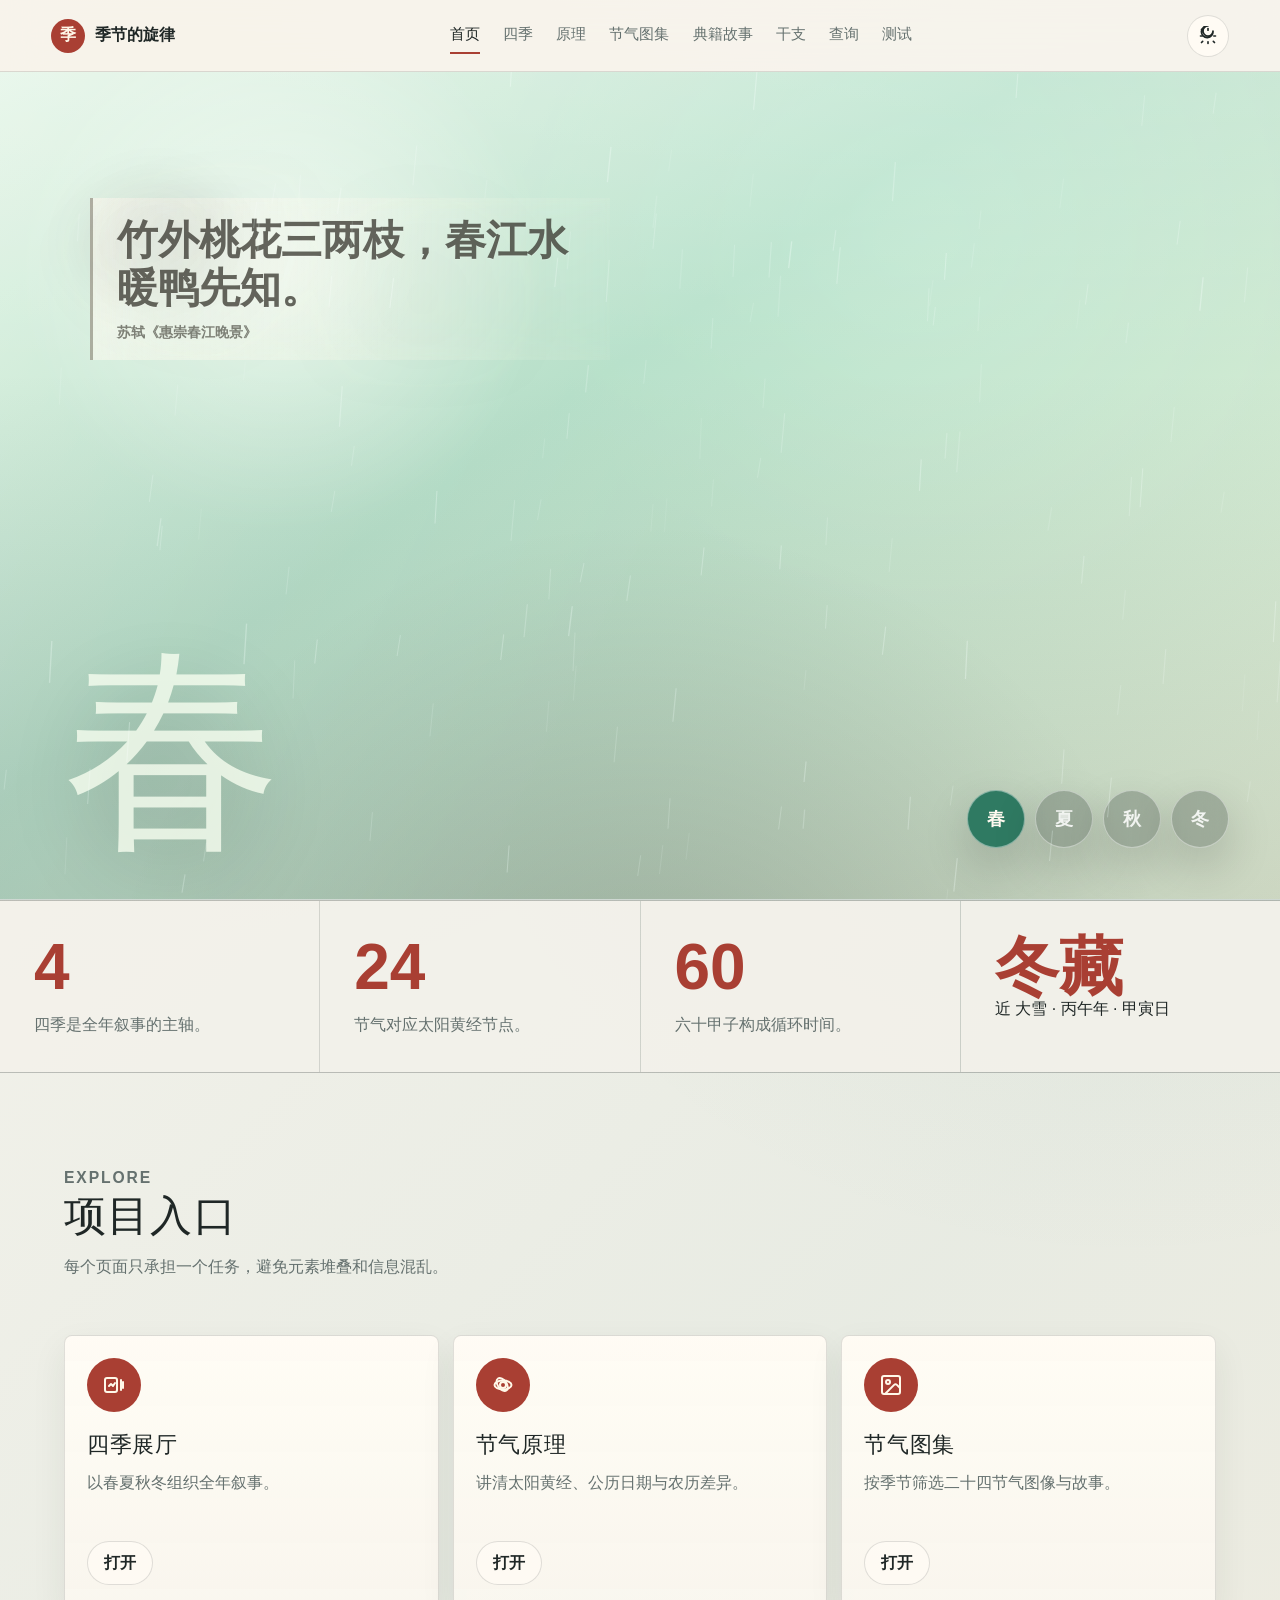
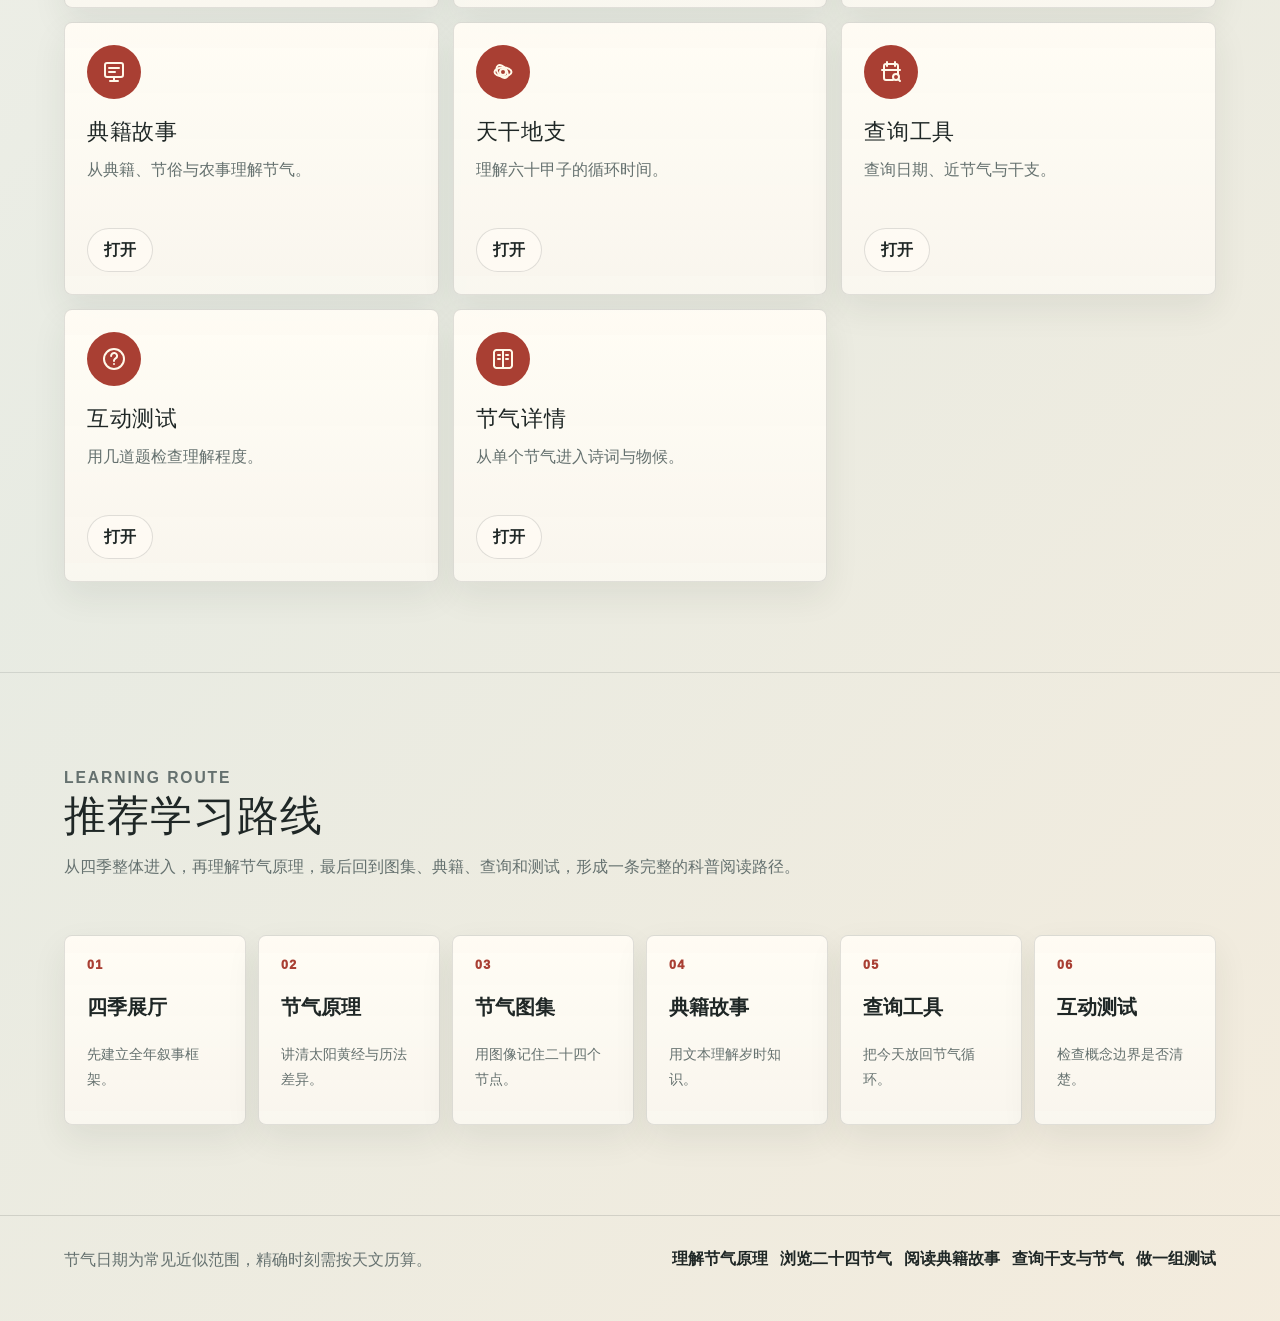
==== commit aa273ab8: "Add files via upload" ====
--- a/index.html
+++ b/index.html
@@ -3,7 +3,7 @@
 <head>
   <meta charset="UTF-8">
   <meta name="viewport" content="width=device-width, initial-scale=1.0">
-  <title>四时中国 | 首页</title>
+  <title>季节的旋律 | 首页</title>
   <link rel="stylesheet" href="./css/common.css">
   <link rel="stylesheet" href="./css/index.css">
   <link rel="stylesheet" href="./css/unified.css">
@@ -46,8 +46,8 @@
     </section>
   </main>
   <div id="appFooter"></div>
-  <script src="./js/data.js"></script>
-  <script src="./js/common.js"></script>
-  <script>window.SeasonApp.renderHome();</script>
+  <script src="./js/data.js?v=20260609-nav2"></script>
+  <script src="./js/common.js?v=20260609-nav2"></script>
+  <script>window.SeasonApp.bootPage();</script>
 </body>
 </html>
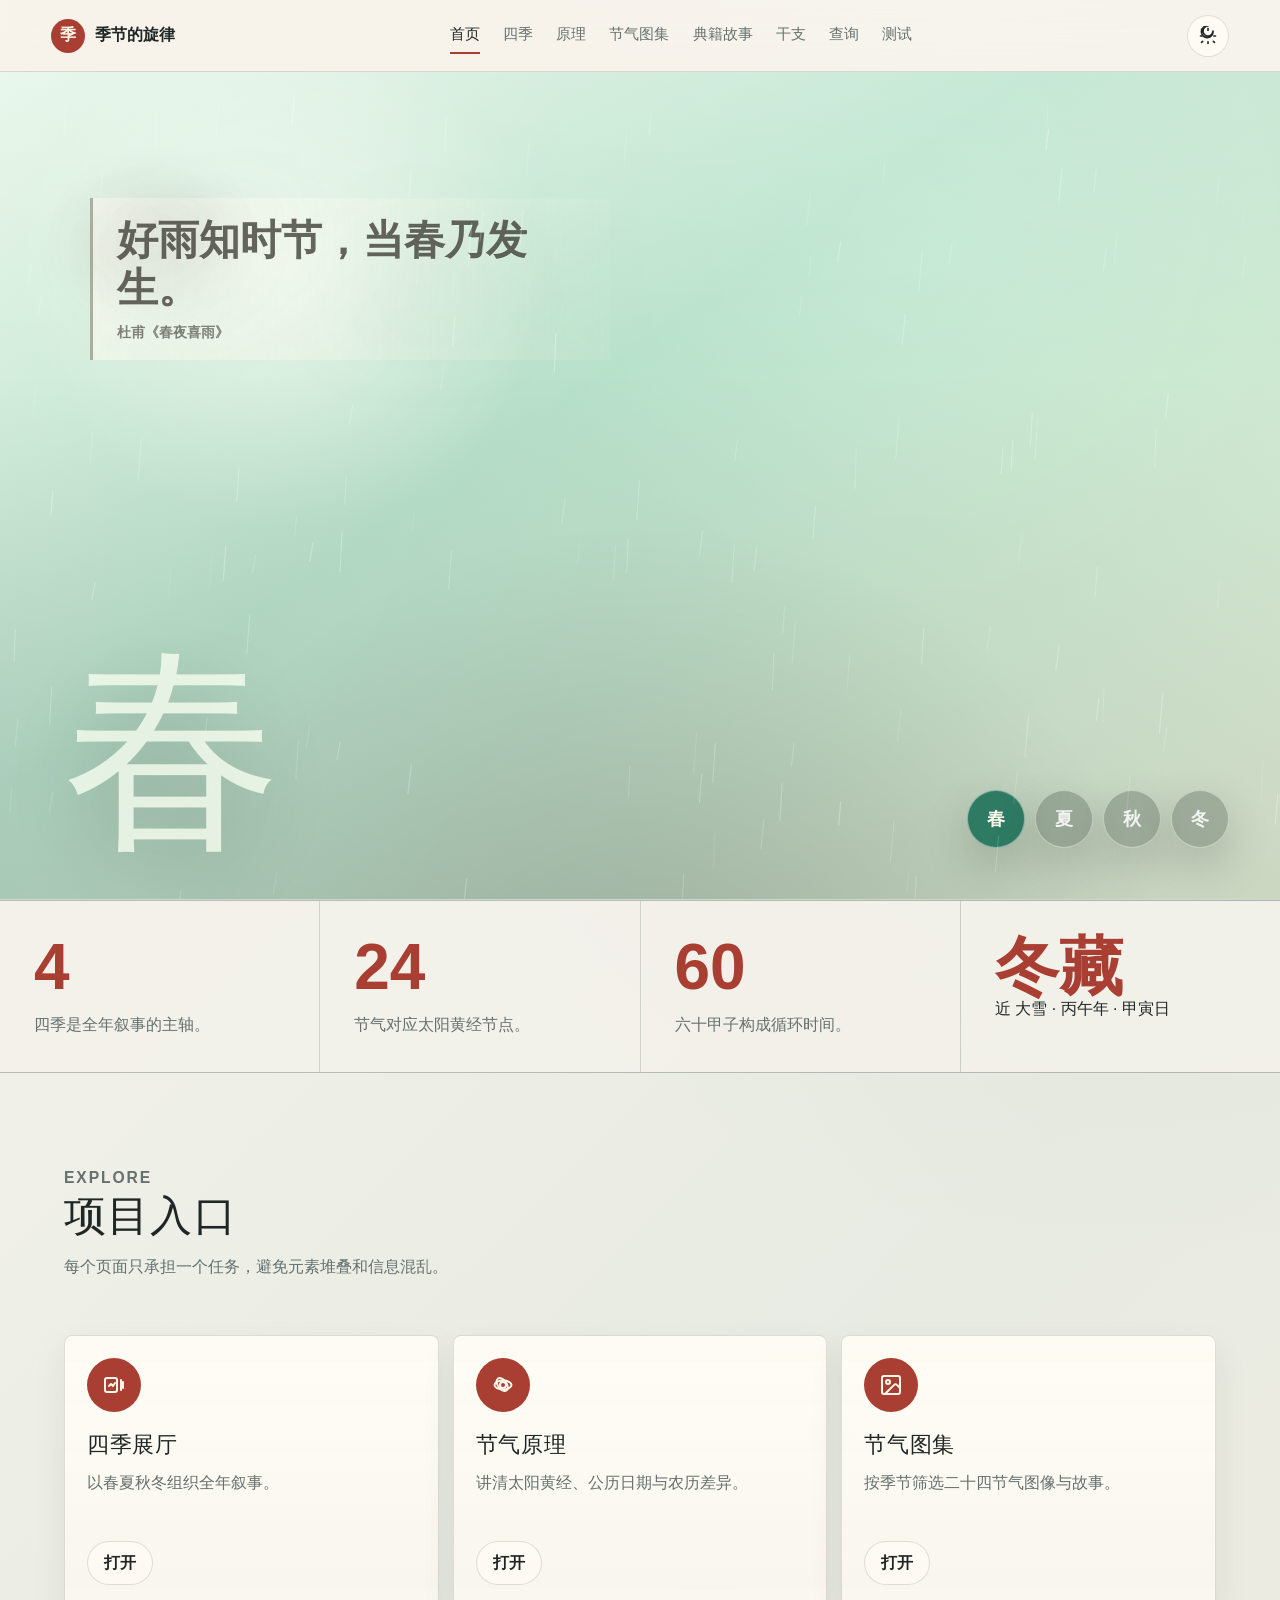
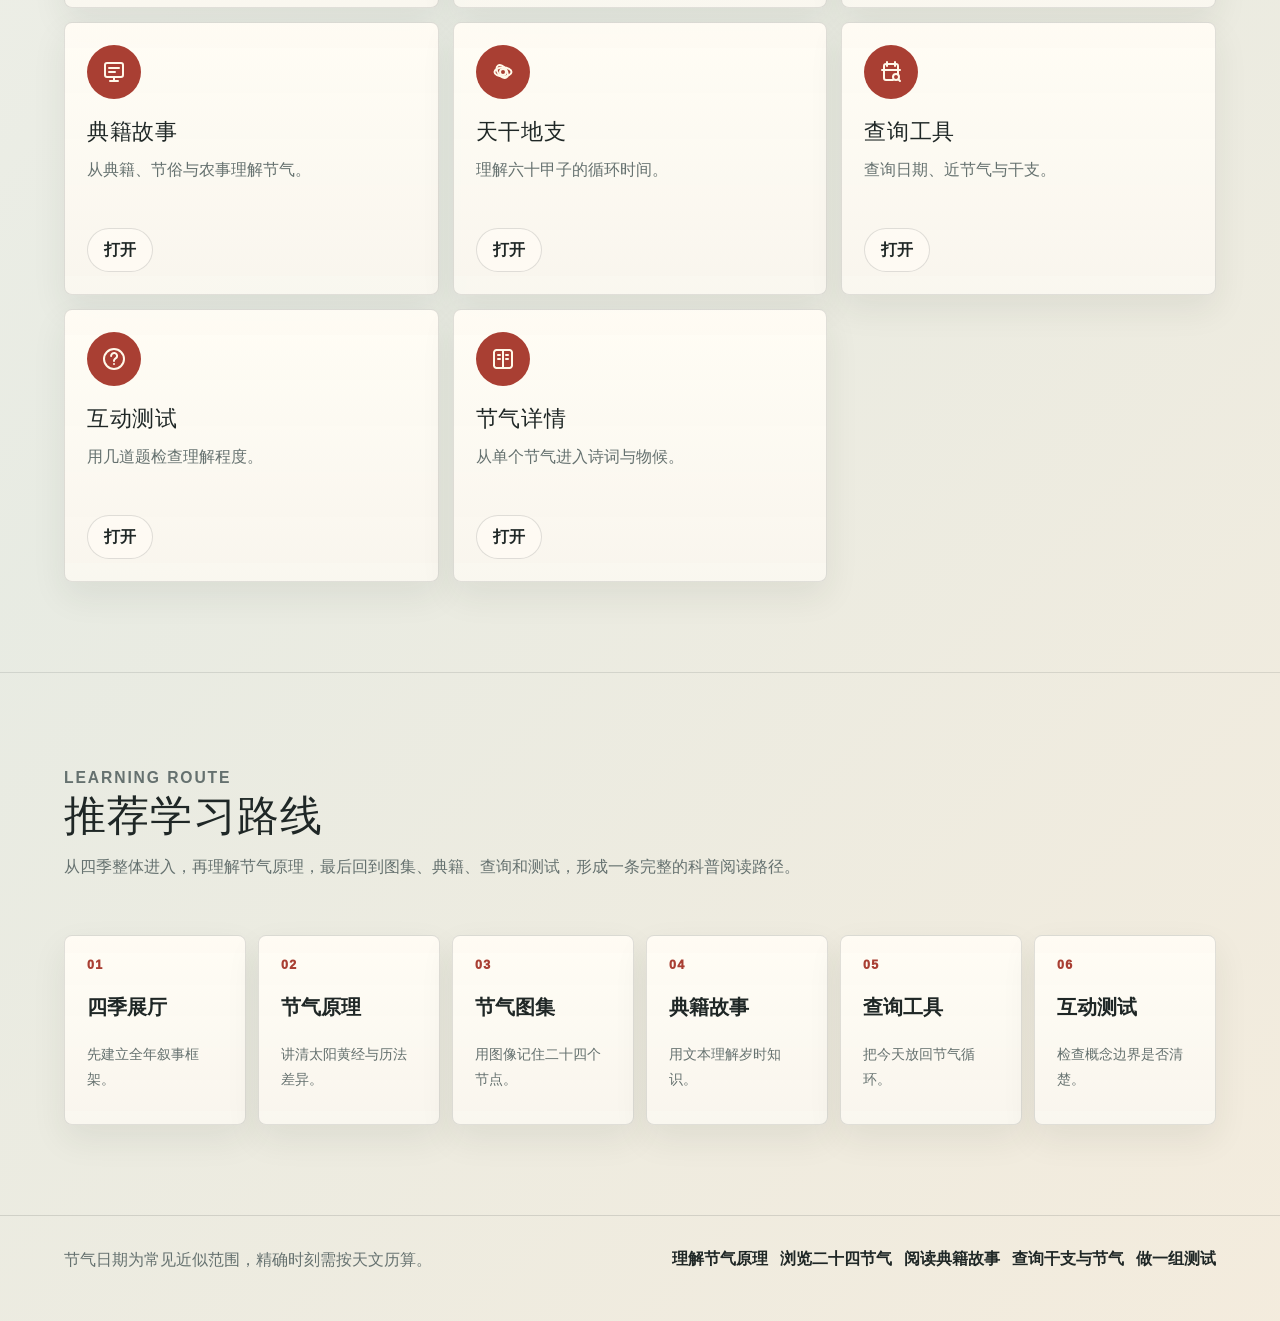
==== commit 2b2a16bb: "Add files via upload" ====
--- a/index.html
+++ b/index.html
@@ -4,6 +4,7 @@
   <meta charset="UTF-8">
   <meta name="viewport" content="width=device-width, initial-scale=1.0">
   <title>季节的旋律 | 首页</title>
+  <link rel="icon" href="./images/favicon.svg" type="image/svg+xml">
   <link rel="stylesheet" href="./css/common.css">
   <link rel="stylesheet" href="./css/index.css">
   <link rel="stylesheet" href="./css/unified.css">
@@ -47,7 +48,7 @@
   </main>
   <div id="appFooter"></div>
   <script src="./js/data.js?v=20260609-nav2"></script>
-  <script src="./js/common.js?v=20260609-nav2"></script>
+  <script src="./js/common.js?v=20260609-fix1"></script>
   <script>window.SeasonApp.bootPage();</script>
 </body>
 </html>
